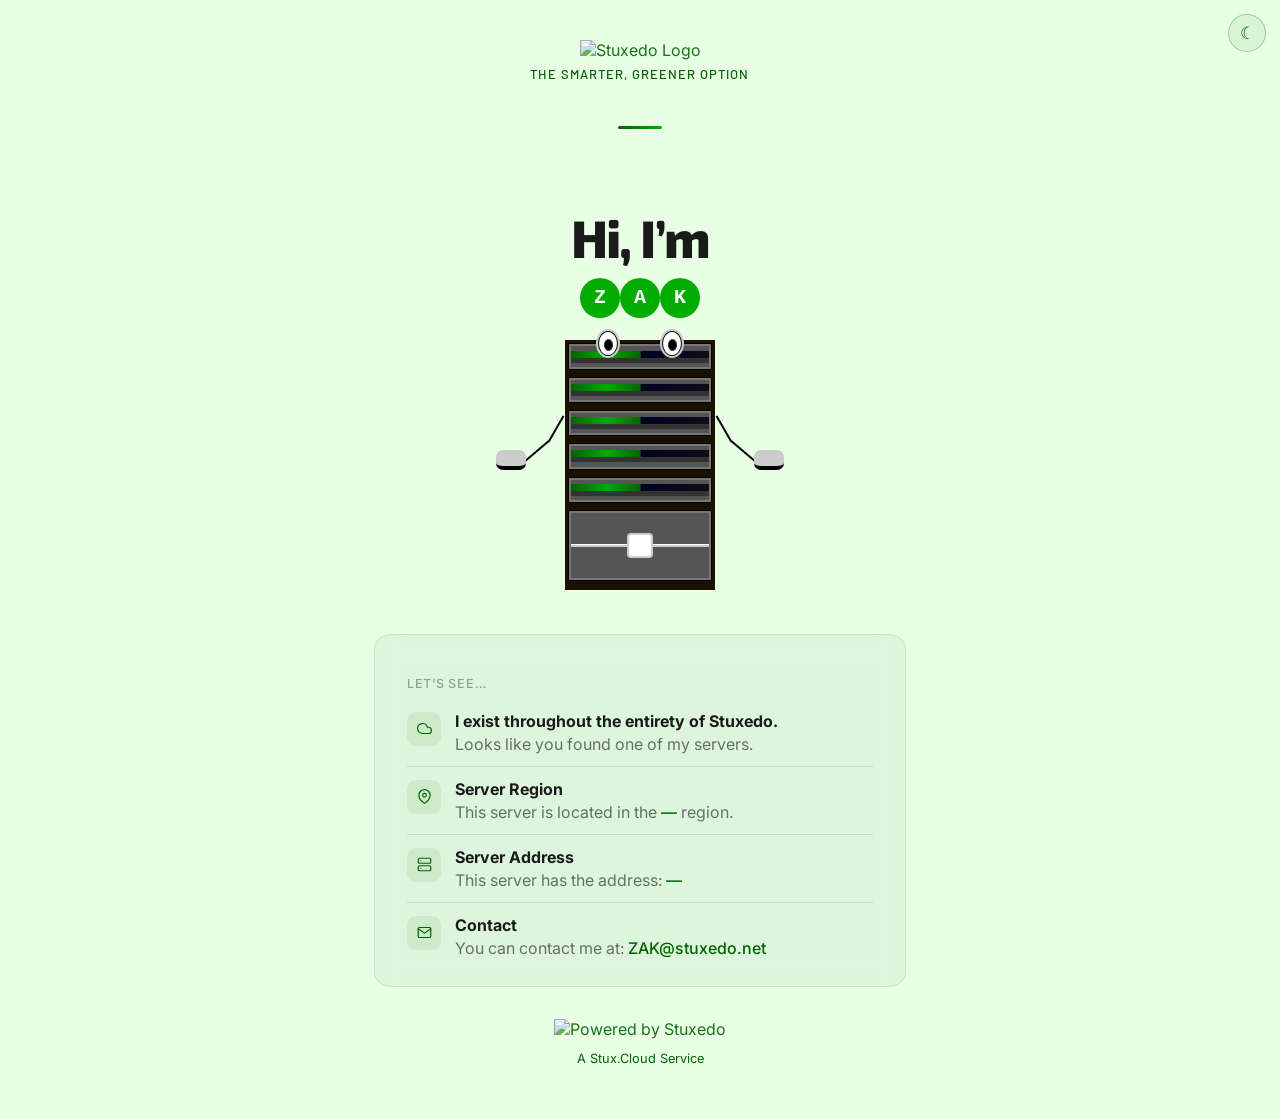
==== index.html @ e8768a21 "Release v1.0.4 See CHANGELOG.md for details." ====
<!DOCTYPE html>
<html lang="en">

<head>
    <meta charset="UTF-8">
    <meta name="viewport" content="width=device-width, initial-scale=1.0">
    <meta name="description" content="A Stuxedo Instance">
    <title>A Stuxedo Instance</title>
    <link rel="icon" type="image/png" href="https://global.media.stuxedo.com/icon.png">
    <link rel="preconnect" href="https://fonts.googleapis.com">
    <link rel="preconnect" href="https://fonts.gstatic.com" crossorigin>
    <link
        href="https://fonts.googleapis.com/css2?family=Exo+2:ital,wght@0,400;0,500;0,600;0,700;0,800;1,400&family=Barlow:ital,wght@0,300;0,400;0,500;0,600;1,300;1,400&family=Inter:wght@300;400;500&display=swap"
        rel="stylesheet">
    <style>
        * {
            box-sizing: border-box;
        }

        :root {
            --block-background: #555;
            --block-border: 1px solid #000;
            --block-shadow: 0 0 0 2px rgba(255, 255, 255, 0.2) inset;
            --block-light-background: linear-gradient(to right, #006400 0%, #00ac00 26%, #006400 50%, #010023 51%, #0d0e19 100%);
            --block-light-border: 5px solid;
        }

        body {
            background-color: #e8ffe6;
            font-family: 'Inter', sans-serif;
        }

        main {
            width: 100%;
            height: 100%;
            min-height: 450px;
            background: transparent;
            color: #333;
            display: flex;
            flex-direction: column;
            justify-content: center;
            align-items: center;
            position: relative;
            z-index: 1;
        }

        main .logo-wrap {
            display: inline-flex;
            flex-direction: column;
            align-items: flex-end;
            padding-bottom: 60px;
        }

        main #logo {
            display: flex;
            height: 80px;
        }

        main .sclogo-wrap {
            display: flex;
            align-items: center;
            gap: 6px;
        }

        main #bytext {
            color: var(--accent);
            font-weight: bold;
            font-size: 20px;
            margin-bottom: 14px;
            margin-left: 12px;
            text-transform: uppercase;
        }

        main #sclogo {
            height: 50px;
            padding-right: 10px;
        }

        main #wrap {
            width: 300px;
            height: 260px;
            display: flex;
            justify-content: center;
            align-items: flex-end;
            position: relative;
        }

        main #wrap .line {
            position: absolute;
            left: 0;
            top: 30%;
            width: 100%;
        }

        main #wrap .line.line-1 {
            animation: anim-line1 5s 0s ease forwards;
        }

        main #wrap .line.line-1 .ball {
            animation-delay: 0;
        }

        main #wrap .line.line-2 {
            animation: anim-line2 5s 1.2s ease forwards;
        }

        main #wrap .line.line-2 .ball {
            animation-delay: 1.2s;
        }

        main #wrap .line.line-3 {
            animation: anim-line3 5s 2.4s ease forwards;
        }

        main #wrap .line.line-3 .ball {
            animation-delay: 2.4s;
        }

        main #wrap .ball {
            height: 40px;
            width: 40px;
            border-radius: 50%;
            background: #000;
            color: #fff;
            text-align: center;
            line-height: 40px;
            font-size: 20px;
            font-weight: bold;
            font-family: 'Source Code Pro', monospace;
            z-index: 2;
            animation: anim-ball 5s ease forwards;
        }

        main #wrap .hand {
            position: absolute;
            top: 50%;
            width: 100%;
            transform-origin: 50% 0;
        }

        main #wrap .hand.hand-left {
            left: 6px;
            animation: anim-hand-left 5s 0s ease forwards;
        }

        main #wrap .hand .hand-part {
            height: 2px;
            width: 30px;
            background: #000;
            position: absolute;
        }

        main #wrap .hand .hand-part.part-bottom {
            top: -10px;
            left: 0;
            height: 20px;
            border-radius: 7px;
            background: #ccc;
            border-bottom: 4px solid #000;
        }

        main #wrap .hand .hand-part.part-middle {
            left: 26px;
            top: -10px;
            transform: rotate(-40deg);
        }

        main #wrap .hand .hand-part.part-top {
            left: 45px;
            top: -32px;
            transform: rotate(-60deg);
        }

        main #wrap .hand.hand-right {
            right: 6px;
            animation: anim-hand-left 5s 0.5s ease forwards;
        }

        main #wrap .hand.hand-right .part-bottom {
            left: auto;
            right: 0;
        }

        main #wrap .hand.hand-right .part-middle {
            left: auto;
            right: 26px;
            transform: rotate(40deg);
        }

        main #wrap .hand.hand-right .part-top {
            left: auto;
            right: 45px;
            transform: rotate(60deg);
        }

        main #server {
            width: 150px;
            height: 250px;
            display: flex;
            flex-direction: column;
            justify-content: space-between;
            border: 3px solid #1C1000;
            padding-bottom: 2%;
            background: #1C1000;
            position: relative;
        }

        main #server .eye {
            position: absolute;
            top: -12px;
            width: 20px;
            height: 25px;
            border: 1px solid #000;
            box-shadow: 0 0 0 2px #ccc;
            background: #fff;
            border-radius: 50%;
        }

        main #server .eye span {
            display: block;
            width: 50%;
            height: 50%;
            border: 1px solid;
            border-radius: 50%;
            background: #000;
            position: absolute;
            left: 0;
            top: 1px;
            animation: anim-eyes 8s ease forwards;
        }

        main #server .eye.eye-left {
            left: 30px;
            background-color: #fff !important;
        }

        main #server .eye.eye-right {
            right: 30px;
            background-color: #fff !important;
        }

        main #server .block {
            border: var(--block-border);
            height: 11%;
            display: flex;
            justify-content: center;
            align-items: center;
            box-shadow: var(--block-shadow);
            background: var(--block-background);
        }

        main #server .block .light {
            width: calc(100% - 4px);
            height: 12px;
            border-bottom: var(--block-light-border);
            background: var(--block-light-background);
        }

        main #server #bottom-block {
            height: 30%;
            border: var(--block-border);
            display: flex;
            justify-content: center;
            align-items: center;
            background: var(--block-background);
            box-shadow: var(--block-shadow);
            overflow: hidden;
            position: relative;
        }

        main #server #bottom-block #bottom-light {
            width: 2vw;
            height: 2vw;
            min-width: 14px;
            min-height: 14px;
            border-radius: 4px;
            background: #fff;
            border: 2px solid #ccc;
            box-shadow: var(--block-shadow);
            z-index: 2;
        }

        main #server #bottom-block .bottom-line {
            width: calc(100% - 4px);
            height: 3px;
            background: #fff;
            position: absolute;
            border-bottom: 2px solid #ccc;
        }

        main .text {
            padding: 10px;
            min-width: 320px;
            text-align: center;
        }

        main .text h1 {
            font-family: 'Stuxedo Tale', 'Exo 2', sans-serif;
            font-size: 16px;
            font-weight: 700;
            letter-spacing: -0.01em;
            margin: 14px 0;
        }

        #page-region,
        #page-address,
        #admin-email {
            color: var(--accent);
            font-weight: 500;
        }

        @keyframes anim-ball {
            20% {
                transform: rotate(180deg);
            }

            40% {
                transform: rotate(0deg);
            }

            60% {
                transform: rotate(180deg);
            }

            80% {
                transform: rotate(0deg);
            }

            100% {
                transform: rotate(-90deg);
            }
        }

        @keyframes anim-line1 {
            20% {
                transform: rotate(180deg);
            }

            40% {
                transform: rotate(0deg);
            }

            60% {
                transform: rotate(180deg);
            }

            80% {
                transform: rotate(0deg);
            }

            100% {
                transform: rotate(90deg) translateY(40px);
            }
        }

        @keyframes anim-line2 {
            20% {
                transform: rotate(180deg);
            }

            40% {
                transform: rotate(0deg);
            }

            60% {
                transform: rotate(180deg);
            }

            80% {
                transform: rotate(0deg);
            }

            100% {
                transform: rotate(90deg) translateY(0px);
            }
        }

        @keyframes anim-line3 {
            20% {
                transform: rotate(180deg);
            }

            40% {
                transform: rotate(0deg);
            }

            60% {
                transform: rotate(180deg);
            }

            80% {
                transform: rotate(0deg);
            }

            100% {
                transform: rotate(90deg) translateY(-40px);
            }
        }

        @keyframes anim-hand-left {
            10% {
                transform: rotate(3deg);
            }

            15% {
                transform: rotate(0deg);
            }

            25% {
                transform: rotate(3deg);
            }

            30% {
                transform: rotate(0deg);
            }

            40% {
                transform: rotate(3deg);
            }

            45% {
                transform: rotate(0deg);
            }

            50% {
                transform: rotate(3deg);
            }

            55% {
                transform: rotate(0deg);
            }

            65% {
                transform: rotate(3deg);
            }

            70% {
                transform: rotate(0deg);
            }

            80% {
                transform: rotate(3deg);
            }

            85% {
                transform: rotate(0deg);
            }

            95% {
                transform: rotate(3deg);
            }

            100% {
                transform: rotate(0deg);
            }
        }

        @keyframes anim-hand-right {
            10% {
                transform: rotate(-3deg);
            }

            15% {
                transform: rotate(0deg);
            }

            25% {
                transform: rotate(-3deg);
            }

            30% {
                transform: rotate(0deg);
            }

            40% {
                transform: rotate(-3deg);
            }

            45% {
                transform: rotate(0deg);
            }

            50% {
                transform: rotate(-3deg);
            }

            55% {
                transform: rotate(0deg);
            }

            65% {
                transform: rotate(-3deg);
            }

            70% {
                transform: rotate(0deg);
            }

            80% {
                transform: rotate(-3deg);
            }

            85% {
                transform: rotate(0deg);
            }

            100% {
                transform: rotate(0deg);
            }
        }

        @keyframes anim-eyes {
            25% {
                left: 10px;
            }

            50% {
                left: 0;
            }

            75% {
                top: 0;
                left: 10px;
            }

            100% {
                top: 7px;
                left: 5px;
            }
        }

        @media (prefers-color-scheme: dark) {
            body {
                background-color: #051e03;
            }

            body,
            main {
                color: #fff;
            }

            #page-region,
            #page-address,
            #admin-email {
                color: var(--accent);
                font-weight: 500;
            }

            main #wrap .ball {
                background: #fff;
                color: #000;
            }
        }

        /* ── CSS-only falling leaves (TinyMCE-safe, no JS/canvas) ── */
        .leaves {
            position: fixed;
            inset: 0;
            z-index: 0;
            pointer-events: none;
            overflow: hidden;
        }

        .lf {
            position: absolute;
            top: -30px;
            width: var(--sz, 14px);
            height: calc(var(--sz, 14px) * 1.4);
            animation-timing-function: linear;
            animation-iteration-count: infinite;
        }

        .lf::before {
            content: '';
            display: block;
            width: 100%;
            height: 100%;
            border-radius: 50% 0 50% 0;
            transform: rotate(45deg);
        }

        /* dark mode colours */
        .lf {
            opacity: var(--op-d, 0.12);
        }

        .lf::before {
            background: var(--cd, #00ac00);
        }

        /* light mode colours */
        @media (prefers-color-scheme: light) {
            .lf {
                opacity: var(--op-l, 0.18);
            }

            .lf::before {
                background: var(--cl, #006400);
            }
        }

        /* three sway variants */
        .lf-a {
            animation-name: lf-fall-a;
        }

        .lf-b {
            animation-name: lf-fall-b;
        }

        .lf-c {
            animation-name: lf-fall-c;
        }

        @keyframes lf-fall-a {
            0% {
                transform: translate(0, -30px) rotate(0deg);
            }

            20% {
                transform: translate(35px, 20vh) rotate(80deg);
            }

            40% {
                transform: translate(-15px, 40vh) rotate(155deg);
            }

            60% {
                transform: translate(28px, 60vh) rotate(230deg);
            }

            80% {
                transform: translate(-12px, 80vh) rotate(305deg);
            }

            100% {
                transform: translate(5px, 110vh) rotate(360deg);
            }
        }

        @keyframes lf-fall-b {
            0% {
                transform: translate(0, -30px) rotate(15deg);
            }

            20% {
                transform: translate(-28px, 20vh) rotate(88deg);
            }

            40% {
                transform: translate(22px, 40vh) rotate(163deg);
            }

            60% {
                transform: translate(-32px, 60vh) rotate(238deg);
            }

            80% {
                transform: translate(18px, 80vh) rotate(313deg);
            }

            100% {
                transform: translate(-8px, 110vh) rotate(390deg);
            }
        }

        @keyframes lf-fall-c {
            0% {
                transform: translate(0, -30px) rotate(-10deg);
            }

            20% {
                transform: translate(18px, 20vh) rotate(60deg);
            }

            40% {
                transform: translate(-38px, 40vh) rotate(130deg);
            }

            60% {
                transform: translate(14px, 60vh) rotate(205deg);
            }

            80% {
                transform: translate(-22px, 80vh) rotate(275deg);
            }

            100% {
                transform: translate(10px, 110vh) rotate(345deg);
            }
        }

        /* ── Light/dark toggle ── */
        #theme-toggle {
            position: fixed;
            top: 14px;
            right: 14px;
            z-index: 100;
            background: var(--accent-bg);
            border: 1px solid var(--accent-border-strong);
            border-radius: 50%;
            width: 38px;
            height: 38px;
            font-size: 17px;
            line-height: 38px;
            text-align: center;
            cursor: pointer;
            padding: 0;
            transition: background 0.2s, border-color 0.2s;
        }

        #theme-toggle:hover {
            background: var(--accent-hover);
        }

        /* Class-based overrides (set by JS) */
        body.theme-dark {
            background-color: #051e03 !important;
            color: #fff !important;
        }

        body.theme-dark main {
            background: transparent !important;
            color: #fff !important;
        }

        body.theme-dark main #wrap .ball {
            background: #fff;
            color: #000;
        }

        body.theme-light {
            background-color: #e8ffe6 !important;
            color: #333 !important;
        }

        body.theme-light main {
            background: transparent !important;
            color: #333 !important;
        }

        body.theme-light main #wrap .ball {
            background: #000;
            color: #fff;
        }


        /* ── CSS variables ── */
        :root {
            --bg: #051e03;
            --bg-card: rgba(255, 255, 255, 0.04);
            --border: rgba(255, 255, 255, 0.07);
            --accent: #00ac00;
            --accent-gradient: linear-gradient(90deg, #006400, #00ac00);
            --accent-dim: rgba(0, 172, 0, 0.13);
            --accent-bg: rgba(0, 172, 0, 0.12);
            --accent-bg-hover: rgba(0, 172, 0, 0.18);
            --accent-border-strong: rgba(0, 172, 0, 0.35);
            --accent-hover: rgba(0, 172, 0, 0.22);
            --accent-border-hover: rgba(0, 172, 0, 0.55);
            --text-1: #eef2ee;
            --text-2: rgba(238, 242, 238, 0.55);
            --text-3: rgba(238, 242, 238, 0.35);
        }

        body {
            background-color: #051e03;
            font-family: 'Inter', sans-serif;
        }

        @media (prefers-color-scheme: dark) {
            :root {
                --bg: #051e03;
                --bg-card: rgba(255, 255, 255, 0.04);
                --border: rgba(255, 255, 255, 0.07);
                --accent: #00ac00;
                --accent-gradient: linear-gradient(90deg, #006400, #00ac00);
                --accent-dim: rgba(0, 172, 0, 0.13);
                --accent-bg: rgba(0, 172, 0, 0.12);
                --accent-bg-hover: rgba(0, 172, 0, 0.18);
                --accent-border-strong: rgba(0, 172, 0, 0.35);
                --accent-hover: rgba(0, 172, 0, 0.22);
                --accent-border-hover: rgba(0, 172, 0, 0.55);
                --text-1: #eef2ee;
                --text-2: rgba(238, 242, 238, 0.55);
                --text-3: rgba(238, 242, 238, 0.35);
            }

            body {
                background-color: #051e03;
                color: #eef2ee;
            }
        }

        @media (prefers-color-scheme: light) {
            :root {
                --bg: #e8ffe6;
                --bg-card: rgba(0, 0, 0, 0.04);
                --border: rgba(0, 100, 0, 0.15);
                --accent: #006400;
                --accent-gradient: linear-gradient(90deg, #006400, #00ac00);
                --accent-dim: rgba(0, 100, 0, 0.08);
                --accent-bg: rgba(0, 100, 0, 0.07);
                --accent-bg-hover: rgba(0, 100, 0, 0.11);
                --accent-border-strong: rgba(0, 100, 0, 0.28);
                --accent-hover: rgba(0, 100, 0, 0.13);
                --accent-border-hover: rgba(0, 100, 0, 0.45);
                --text-1: #1a1a1a;
                --text-2: rgba(0, 0, 0, 0.55);
                --text-3: rgba(0, 0, 0, 0.35);
            }

            body {
                background-color: #e8ffe6;
                color: #1a1a1a;
            }
        }

        :root.theme-dark {
            --bg: #051e03;
            --bg-card: rgba(255, 255, 255, 0.04);
            --border: rgba(255, 255, 255, 0.07);
            --accent: #00ac00;
            --accent-gradient: linear-gradient(90deg, #006400, #00ac00);
            --accent-dim: rgba(0, 172, 0, 0.13);
            --accent-bg: rgba(0, 172, 0, 0.12);
            --accent-bg-hover: rgba(0, 172, 0, 0.18);
            --accent-border-strong: rgba(0, 172, 0, 0.35);
            --accent-hover: rgba(0, 172, 0, 0.22);
            --accent-border-hover: rgba(0, 172, 0, 0.55);
            --text-1: #eef2ee;
            --text-2: rgba(238, 242, 238, 0.55);
            --text-3: rgba(238, 242, 238, 0.35);
        }

        :root.theme-light {
            --bg: #e8ffe6;
            --bg-card: rgba(0, 0, 0, 0.04);
            --border: rgba(0, 100, 0, 0.15);
            --accent: #006400;
            --accent-gradient: linear-gradient(90deg, #006400, #00ac00);
            --accent-dim: rgba(0, 100, 0, 0.08);
            --accent-bg: rgba(0, 100, 0, 0.07);
            --accent-bg-hover: rgba(0, 100, 0, 0.11);
            --accent-border-strong: rgba(0, 100, 0, 0.28);
            --accent-hover: rgba(0, 100, 0, 0.13);
            --accent-border-hover: rgba(0, 100, 0, 0.45);
            --text-1: #1a1a1a;
            --text-2: rgba(0, 0, 0, 0.55);
            --text-3: rgba(0, 0, 0, 0.35);
        }

        :root.theme-dark body {
            background-color: #051e03 !important;
            color: #eef2ee !important;
        }

        :root.theme-light body {
            background-color: #e8ffe6 !important;
            color: #1a1a1a !important;
        }

        /* ── Layout ── */
        .wrapper {
            position: relative;
            z-index: 1;
            display: flex;
            flex-direction: column;
            align-items: center;
            text-align: center;
            padding: 2rem 1.5rem;
            max-width: 580px;
            width: 100%;
        }

        .logo {
            margin-bottom: 2.75rem;
        }

        .tagline {
            font-family: 'StuxGroup Tale', 'Barlow', sans-serif;
            font-size: 13px;
            font-weight: 500;
            color: var(--accent);
            letter-spacing: 0.08em;
            text-transform: uppercase;
            margin: 6px 0 0;
        }

        .accent-bar {
            width: 44px;
            height: 3px;
            border-radius: 2px;
            background: var(--accent-gradient);
            margin: 0 auto 2.75rem;
        }

        h1 {
            font-family: 'Stuxedo Tale', 'Exo 2', sans-serif;
            font-size: clamp(2.1rem, 5.5vw, 3.3rem);
            font-weight: 800;
            line-height: 1.1;
            letter-spacing: -0.03em;
            color: var(--text-1);
            margin-bottom: 2rem;
        }

        h1 em {
            font-style: normal;
            color: var(--accent);
        }

        .sub {
            font-family: 'StuxGroup Tale', 'Barlow', sans-serif;
            font-size: clamp(0.95rem, 2.5vw, 1.05rem);
            font-weight: 300;
            color: var(--text-2);
            line-height: 1.7;
            text-align: center;
        }

        /* ── Card ── */
        .card {
            background: var(--bg-card);
            border: 1px solid var(--accent-bg-hover);
            border-radius: 16px;
            padding: 32px 36px;
            max-width: 560px;
            width: 100%;
            margin-bottom: 4rem;
            backdrop-filter: blur(12px);
            -webkit-backdrop-filter: blur(12px);
        }

        .card {
            padding: 1.75rem 2rem;
            margin-bottom: 2rem;
        }

        .card-label {
            font-family: 'Inter', sans-serif;
            font-size: 0.78rem;
            font-weight: 500;
            color: var(--text-3);
            letter-spacing: 0.06em;
            text-transform: uppercase;
            text-align: left;
            margin-bottom: 1.25rem;
        }

        .info-row {
            display: flex;
            align-items: flex-start;
            gap: 14px;
            text-align: left;
        }

        .info-text {
            display: flex;
            flex-direction: column;
            gap: 3px;
            flex: 1;
        }

        .info-text strong { color: var(--text-1); }
        .info-text span { color: var(--text-2); }

        .divider {
            width: 100%;
            height: 1px;
            background: var(--border);
            margin: 12px 0;
        }

        .info-icon {
            width: 34px;
            height: 34px;
            border-radius: 9px;
            background: var(--accent-dim);
            display: flex;
            align-items: center;
            justify-content: center;
            flex-shrink: 0;
            margin-top: 1px;
        }

        .info-icon::before {
            content: '';
            display: block;
            width: 15px;
            height: 15px;
            background-repeat: no-repeat;
            background-size: contain;
            background-position: center;
        }

        .icon-cloud::before {
            content: '';
            display: block;
            width: 15px;
            height: 15px;
            background-image: url("data:image/svg+xml,%3Csvg%20xmlns='http://www.w3.org/2000/svg'%20viewBox='0%200%2024%2024'%20fill='none'%20stroke='%2300ac00'%20stroke-width='1.9'%20stroke-linecap='round'%20stroke-linejoin='round'%3E%3Cpath%20d='M18%2010h-1.26A8%208%200%201%200%209%2020h9a5%205%200%200%200%200-10z'/%3E%3C/svg%3E");
            background-repeat: no-repeat;
            background-size: contain;
            background-position: center;
        }

        .icon-location::before {
            content: '';
            display: block;
            width: 15px;
            height: 15px;
            background-image: url("data:image/svg+xml,%3Csvg%20xmlns='http://www.w3.org/2000/svg'%20viewBox='0%200%2024%2024'%20fill='none'%20stroke='%2300ac00'%20stroke-width='1.9'%20stroke-linecap='round'%20stroke-linejoin='round'%3E%3Cpath%20d='M21%2010c0%207-9%2013-9%2013s-9-6-9-13a9%209%200%200%201%2018%200z'/%3E%3Ccircle%20cx='12'%20cy='10'%20r='3'/%3E%3C/svg%3E");
            background-repeat: no-repeat;
            background-size: contain;
            background-position: center;
        }

        .icon-server2::before {
            content: '';
            display: block;
            width: 15px;
            height: 15px;
            background-image: url("data:image/svg+xml,%3Csvg%20xmlns='http://www.w3.org/2000/svg'%20viewBox='0%200%2024%2024'%20fill='none'%20stroke='%2300ac00'%20stroke-width='1.9'%20stroke-linecap='round'%20stroke-linejoin='round'%3E%3Crect%20x='2'%20y='2'%20width='20'%20height='8'%20rx='2'/%3E%3Crect%20x='2'%20y='14'%20width='20'%20height='8'%20rx='2'/%3E%3Cline%20x1='6'%20y1='6'%20x2='6.01'%20y2='6'/%3E%3Cline%20x1='6'%20y1='18'%20x2='6.01'%20y2='18'/%3E%3C/svg%3E");
            background-repeat: no-repeat;
            background-size: contain;
            background-position: center;
        }

        .icon-mail::before {
            content: '';
            display: block;
            width: 15px;
            height: 15px;
            background-image: url("data:image/svg+xml,%3Csvg%20xmlns='http://www.w3.org/2000/svg'%20viewBox='0%200%2024%2024'%20fill='none'%20stroke='%2300ac00'%20stroke-width='1.9'%20stroke-linecap='round'%20stroke-linejoin='round'%3E%3Cpath%20d='M4%204h16c1.1%200%202%20.9%202%202v12c0%201.1-.9%202-2%202H4c-1.1%200-2-.9-2-2V6c0-1.1.9-2%202-2z'/%3E%3Cpolyline%20points='22,6%2012,13%202,6'/%3E%3C/svg%3E");
            background-repeat: no-repeat;
            background-size: contain;
            background-position: center;
        }

        @media (prefers-color-scheme: light) {
            .icon-cloud::before {
                content: '';
                display: block;
                width: 15px;
                height: 15px;
                background-image: url("data:image/svg+xml,%3Csvg%20xmlns='http://www.w3.org/2000/svg'%20viewBox='0%200%2024%2024'%20fill='none'%20stroke='%23006400'%20stroke-width='1.9'%20stroke-linecap='round'%20stroke-linejoin='round'%3E%3Cpath%20d='M18%2010h-1.26A8%208%200%201%200%209%2020h9a5%205%200%200%200%200-10z'/%3E%3C/svg%3E");
                background-repeat: no-repeat;
                background-size: contain;
                background-position: center;
            }

            .icon-location::before {
                content: '';
                display: block;
                width: 15px;
                height: 15px;
                background-image: url("data:image/svg+xml,%3Csvg%20xmlns='http://www.w3.org/2000/svg'%20viewBox='0%200%2024%2024'%20fill='none'%20stroke='%23006400'%20stroke-width='1.9'%20stroke-linecap='round'%20stroke-linejoin='round'%3E%3Cpath%20d='M21%2010c0%207-9%2013-9%2013s-9-6-9-13a9%209%200%200%201%2018%200z'/%3E%3Ccircle%20cx='12'%20cy='10'%20r='3'/%3E%3C/svg%3E");
                background-repeat: no-repeat;
                background-size: contain;
                background-position: center;
            }

            .icon-server2::before {
                content: '';
                display: block;
                width: 15px;
                height: 15px;
                background-image: url("data:image/svg+xml,%3Csvg%20xmlns='http://www.w3.org/2000/svg'%20viewBox='0%200%2024%2024'%20fill='none'%20stroke='%23006400'%20stroke-width='1.9'%20stroke-linecap='round'%20stroke-linejoin='round'%3E%3Crect%20x='2'%20y='2'%20width='20'%20height='8'%20rx='2'/%3E%3Crect%20x='2'%20y='14'%20width='20'%20height='8'%20rx='2'/%3E%3Cline%20x1='6'%20y1='6'%20x2='6.01'%20y2='6'/%3E%3Cline%20x1='6'%20y1='18'%20x2='6.01'%20y2='18'/%3E%3C/svg%3E");
                background-repeat: no-repeat;
                background-size: contain;
                background-position: center;
            }

            .icon-mail::before {
                content: '';
                display: block;
                width: 15px;
                height: 15px;
                background-image: url("data:image/svg+xml,%3Csvg%20xmlns='http://www.w3.org/2000/svg'%20viewBox='0%200%2024%2024'%20fill='none'%20stroke='%23006400'%20stroke-width='1.9'%20stroke-linecap='round'%20stroke-linejoin='round'%3E%3Cpath%20d='M4%204h16c1.1%200%202%20.9%202%202v12c0%201.1-.9%202-2%202H4c-1.1%200-2-.9-2-2V6c0-1.1.9-2%202-2z'/%3E%3Cpolyline%20points='22,6%2012,13%202,6'/%3E%3C/svg%3E");
                background-repeat: no-repeat;
                background-size: contain;
                background-position: center;
            }
        }

        :root.theme-light .icon-cloud::before {
            background-image: url("data:image/svg+xml,%3Csvg%20xmlns='http://www.w3.org/2000/svg'%20viewBox='0%200%2024%2024'%20fill='none'%20stroke='%23006400'%20stroke-width='1.9'%20stroke-linecap='round'%20stroke-linejoin='round'%3E%3Cpath%20d='M18%2010h-1.26A8%208%200%201%200%209%2020h9a5%205%200%200%200%200-10z'/%3E%3C/svg%3E");
        }

        :root.theme-light .icon-location::before {
            background-image: url("data:image/svg+xml,%3Csvg%20xmlns='http://www.w3.org/2000/svg'%20viewBox='0%200%2024%2024'%20fill='none'%20stroke='%23006400'%20stroke-width='1.9'%20stroke-linecap='round'%20stroke-linejoin='round'%3E%3Cpath%20d='M21%2010c0%207-9%2013-9%2013s-9-6-9-13a9%209%200%200%201%2018%200z'/%3E%3Ccircle%20cx='12'%20cy='10'%20r='3'/%3E%3C/svg%3E");
        }

        :root.theme-light .icon-server2::before {
            background-image: url("data:image/svg+xml,%3Csvg%20xmlns='http://www.w3.org/2000/svg'%20viewBox='0%200%2024%2024'%20fill='none'%20stroke='%23006400'%20stroke-width='1.9'%20stroke-linecap='round'%20stroke-linejoin='round'%3E%3Crect%20x='2'%20y='2'%20width='20'%20height='8'%20rx='2'/%3E%3Crect%20x='2'%20y='14'%20width='20'%20height='8'%20rx='2'/%3E%3Cline%20x1='6'%20y1='6'%20x2='6.01'%20y2='6'/%3E%3Cline%20x1='6'%20y1='18'%20x2='6.01'%20y2='18'/%3E%3C/svg%3E");
        }

        :root.theme-light .icon-mail::before {
            background-image: url("data:image/svg+xml,%3Csvg%20xmlns='http://www.w3.org/2000/svg'%20viewBox='0%200%2024%2024'%20fill='none'%20stroke='%23006400'%20stroke-width='1.9'%20stroke-linecap='round'%20stroke-linejoin='round'%3E%3Cpath%20d='M4%204h16c1.1%200%202%20.9%202%202v12c0%201.1-.9%202-2%202H4c-1.1%200-2-.9-2-2V6c0-1.1.9-2%202-2z'/%3E%3Cpolyline%20points='22,6%2012,13%202,6'/%3E%3C/svg%3E");
        }

        /* ── Badge ── */


        /* ── ZAK spacing ── */
        #wrap {
            margin: 2rem auto 2.75rem;
        }

        /* ── Ball — always green ── */
        main #wrap .ball {
            background: #00ac00 !important;
            color: #fff !important;
        }

        /* ── Dynamic value styling ── */
        #page-region,
        #page-address,
        #admin-email {
            color: var(--accent);
            font-weight: 500;
        }

        /* ── Site logo ── */
        .site-logo,
        img.poweredby-badge {
            max-height: 100px;
            height: auto;
            width: auto;
        }

        img.poweredby-badge {
            max-height: 80px;
        }

        @media (max-width: 570px) {

            .site-logo,
            img.poweredby-badge {
                width: 100%;
                max-height: none;
            }
        }

        /* ── Toggle ── */

        #theme-toggle {
            color: var(--accent);
        }

        /* ── Links ── */
        a,
        a:visited {
            color: var(--accent) !important;
            text-decoration: none !important;
        }

        a:hover,
        a:focus {
            color: var(--accent) !important;
            opacity: 0.8;
            text-decoration: none !important;
        }

        /* ── Image hover effects ── */
        .logo a {
            opacity: 0.9;
            transition: opacity 0.2s, transform 0.2s;
            display: inline-block;
        }

        .logo a:hover {
            opacity: 1;
            transform: scale(1.04);
        }

        .badge-wrap a {
            opacity: 0.9;
            display: inline-block;
            transition: opacity 0.2s, transform 0.2s;
        }

        .badge-wrap a:hover {
            opacity: 1 !important;
            transform: scale(1.04);
        }

        :root.theme-light .lf { opacity: var(--op-l, 0.18); }
        :root.theme-light .lf::before { background: var(--cl, #006400); }
        :root.theme-dark .lf { opacity: var(--op-d, 0.12); }
        :root.theme-dark .lf::before { background: var(--cd, #00ac00); }
    </style>
</head>

<body>
    <button id="theme-toggle" title="Toggle light/dark mode" aria-label="Toggle light/dark mode">&#9788;</button>

    <div class="leaves" contenteditable="false" data-mce-bogus="1">
        <span class="lf lf-a"
            style="left:42%;animation-duration:10.2s;animation-delay:-0.7s;--sz:10px;--op-d:0.09;--op-l:0.2;--cd:#007800;--cl:#00ac00">&#8203;</span>
        <span class="lf lf-b"
            style="left:8%;animation-duration:8.7s;animation-delay:-1.3s;--sz:11px;--op-d:0.13;--op-l:0.13;--cd:#00ac00;--cl:#00ac00">&#8203;</span>
        <span class="lf lf-c"
            style="left:55%;animation-duration:11.5s;animation-delay:-13.2s;--sz:13px;--op-d:0.16;--op-l:0.2;--cd:#00ac00;--cl:#00ac00">&#8203;</span>
        <span class="lf lf-a"
            style="left:75%;animation-duration:14.8s;animation-delay:-8.4s;--sz:10px;--op-d:0.15;--op-l:0.14;--cd:#00c800;--cl:#007a00">&#8203;</span>
        <span class="lf lf-b"
            style="left:70%;animation-duration:9.5s;animation-delay:-12.4s;--sz:20px;--op-d:0.1;--op-l:0.2;--cd:#00b400;--cl:#007a00">&#8203;</span>
        <span class="lf lf-c"
            style="left:48%;animation-duration:12.7s;animation-delay:-12.6s;--sz:19px;--op-d:0.09;--op-l:0.15;--cd:#00b400;--cl:#00ac00">&#8203;</span>
        <span class="lf lf-a"
            style="left:55%;animation-duration:10.7s;animation-delay:-3.1s;--sz:17px;--op-d:0.12;--op-l:0.15;--cd:#009900;--cl:#005c00">&#8203;</span>
        <span class="lf lf-b"
            style="left:32%;animation-duration:9.4s;animation-delay:-12.9s;--sz:17px;--op-d:0.19;--op-l:0.22;--cd:#007800;--cl:#00ac00">&#8203;</span>
        <span class="lf lf-c"
            style="left:10%;animation-duration:10.3s;animation-delay:-12.3s;--sz:22px;--op-d:0.12;--op-l:0.25;--cd:#00c800;--cl:#006400">&#8203;</span>
        <span class="lf lf-a"
            style="left:86%;animation-duration:11.5s;animation-delay:-12.9s;--sz:22px;--op-d:0.19;--op-l:0.16;--cd:#00b400;--cl:#009000">&#8203;</span>
        <span class="lf lf-b"
            style="left:77%;animation-duration:13.4s;animation-delay:-7.0s;--sz:11px;--op-d:0.18;--op-l:0.25;--cd:#00c800;--cl:#005c00">&#8203;</span>
        <span class="lf lf-c"
            style="left:86%;animation-duration:12.8s;animation-delay:-13.1s;--sz:14px;--op-d:0.16;--op-l:0.26;--cd:#00c800;--cl:#009000">&#8203;</span>
        <span class="lf lf-a"
            style="left:92%;animation-duration:12.3s;animation-delay:-8.6s;--sz:10px;--op-d:0.19;--op-l:0.17;--cd:#006400;--cl:#006400">&#8203;</span>
        <span class="lf lf-b"
            style="left:64%;animation-duration:13.1s;animation-delay:-13.2s;--sz:12px;--op-d:0.17;--op-l:0.18;--cd:#00c800;--cl:#006400">&#8203;</span>
        <span class="lf lf-c"
            style="left:22%;animation-duration:11.4s;animation-delay:-7.7s;--sz:12px;--op-d:0.18;--op-l:0.24;--cd:#007800;--cl:#005c00">&#8203;</span>
        <span class="lf lf-a"
            style="left:54%;animation-duration:12.5s;animation-delay:-0.2s;--sz:16px;--op-d:0.19;--op-l:0.14;--cd:#009900;--cl:#007a00">&#8203;</span>
        <span class="lf lf-b"
            style="left:30%;animation-duration:7.1s;animation-delay:-4.8s;--sz:19px;--op-d:0.1;--op-l:0.16;--cd:#009900;--cl:#004d00">&#8203;</span>
        <span class="lf lf-c"
            style="left:69%;animation-duration:11.5s;animation-delay:-8.8s;--sz:12px;--op-d:0.16;--op-l:0.19;--cd:#006400;--cl:#005c00">&#8203;</span>
        <span class="lf lf-a"
            style="left:87%;animation-duration:10.7s;animation-delay:-3.6s;--sz:22px;--op-d:0.19;--op-l:0.22;--cd:#006400;--cl:#004d00">&#8203;</span>
        <span class="lf lf-b"
            style="left:51%;animation-duration:7.8s;animation-delay:-8.4s;--sz:20px;--op-d:0.13;--op-l:0.15;--cd:#009900;--cl:#004d00">&#8203;</span>
        <span class="lf lf-c"
            style="left:21%;animation-duration:11.8s;animation-delay:-12.5s;--sz:11px;--op-d:0.08;--op-l:0.14;--cd:#00ac00;--cl:#009000">&#8203;</span>
        <span class="lf lf-a"
            style="left:79%;animation-duration:14.0s;animation-delay:-13.6s;--sz:19px;--op-d:0.13;--op-l:0.21;--cd:#007800;--cl:#00ac00">&#8203;</span>
        <span class="lf lf-b"
            style="left:47%;animation-duration:7.9s;animation-delay:-7.4s;--sz:17px;--op-d:0.2;--op-l:0.19;--cd:#00c800;--cl:#009000">&#8203;</span>
        <span class="lf lf-c"
            style="left:11%;animation-duration:13.0s;animation-delay:-12.0s;--sz:21px;--op-d:0.11;--op-l:0.24;--cd:#009900;--cl:#00ac00">&#8203;</span>
        <span class="lf lf-a"
            style="left:3%;animation-duration:14.6s;animation-delay:-11.1s;--sz:15px;--op-d:0.1;--op-l:0.2;--cd:#00ac00;--cl:#00ac00">&#8203;</span>
        <span class="lf lf-b"
            style="left:39%;animation-duration:13.9s;animation-delay:-0.3s;--sz:21px;--op-d:0.18;--op-l:0.19;--cd:#009900;--cl:#009000">&#8203;</span>
        <span class="lf lf-c"
            style="left:29%;animation-duration:13.2s;animation-delay:-6.5s;--sz:15px;--op-d:0.16;--op-l:0.21;--cd:#009900;--cl:#007a00">&#8203;</span>
        <span class="lf lf-a"
            style="left:52%;animation-duration:8.8s;animation-delay:-3.6s;--sz:18px;--op-d:0.14;--op-l:0.22;--cd:#00ac00;--cl:#009000">&#8203;</span>
        <span class="lf lf-b"
            style="left:61%;animation-duration:12.5s;animation-delay:-10.4s;--sz:15px;--op-d:0.13;--op-l:0.25;--cd:#007800;--cl:#009000">&#8203;</span>
        <span class="lf lf-c"
            style="left:11%;animation-duration:8.8s;animation-delay:-10.9s;--sz:13px;--op-d:0.12;--op-l:0.19;--cd:#006400;--cl:#006400">&#8203;</span>
    </div>

    <main>
        <div class="wrapper">

            <div class="logo a2">
                <a href="https://stuxedo.com" target="_blank" rel="noopener" title="Stuxedo">
                    <img class="site-logo" src="https://global.media.stuxedo.com/logo.png" alt="Stuxedo Logo"
                        title="Stuxedo Logo">
                </a>
                <p class="tagline">The Smarter, Greener Option</p>
            </div>

            <div class="accent-bar a3"></div>

            <h1 class="a4">Hi, I&#8217;m</h1>

            <div id="wrap">
                <div class="hand hand-left">
                    <span class='hand-part part-top'></span>
                    <span class='hand-part part-middle'></span>
                    <span class='hand-part part-bottom'></span>
                </div>
                <div class="hand hand-right">
                    <span class='hand-part part-top'></span>
                    <span class='hand-part part-middle'></span>
                    <span class='hand-part part-bottom'></span>
                </div>
                <div class='line line-1'>
                    <div class="ball">Z</div>
                </div>
                <div class='line line-2'>
                    <div class="ball">A</div>
                </div>
                <div class='line line-3'>
                    <div class="ball">K</div>
                </div>
                <div id="server">
                    <div class="eye eye-left"><span></span></div>
                    <div class="eye eye-right"><span></span></div>
                    <div class="block">
                        <div class="light"></div>
                    </div>
                    <div class="block">
                        <div class="light"></div>
                    </div>
                    <div class="block">
                        <div class="light"></div>
                    </div>
                    <div class="block">
                        <div class="light"></div>
                    </div>
                    <div class="block">
                        <div class="light"></div>
                    </div>
                    <div id="bottom-block">
                        <div class="bottom-line"></div>
                        <div id="bottom-light"></div>
                    </div>
                </div>
            </div>

            <div class="card a5">
                <p class="card-label">Let&#8217;s see&hellip;</p>
                <div class="info-row">
                    <div class="info-icon icon-cloud" contenteditable="false"></div>
                    <div class="info-text">
                        <strong>I
                            exist throughout the entirety of Stuxedo.</strong>
                        <span>Looks
                            like you found one of my servers.</span>
                    </div>
                </div>
                <div class="divider"></div>
                <div class="info-row">
                    <div class="info-icon icon-location" contenteditable="false"></div>
                    <div class="info-text">
                        <strong>Server
                            Region</strong>
                        <span>This
                            server is located in the <span id="page-region">&mdash;</span> region.</span>
                    </div>
                </div>
                <div class="divider"></div>
                <div class="info-row">
                    <div class="info-icon icon-server2" contenteditable="false"></div>
                    <div class="info-text">
                        <strong>Server
                            Address</strong>
                        <span>This
                            server has the address: <span id="page-address">&mdash;</span></span>
                    </div>
                </div>
                <div class="divider"></div>
                <div class="info-row">
                    <div class="info-icon icon-mail" contenteditable="false"></div>
                    <div class="info-text">
                        <strong>Contact</strong>
                        <span>You
                            can contact me at: <a href="mailto:ZAK@stuxedo.net"
                                id="admin-email">ZAK@stuxedo.net</a></span>
                    </div>
                </div>
            </div>

            <div class="badge-wrap a6">
                <a href="https://go.stuxedo.com/powered-by" target="_blank" rel="noopener" title="Powered by Stuxedo">
                    <img class="poweredby-badge" src="https://global.media.stuxedo.com/badges/rectangle-badge.png" alt="Powered by Stuxedo"
                        title="Powered by Stuxedo">
                </a>
            </div>

            <p style="font-size:0.8rem;color:var(--text-3);margin-top:0.75rem;">
                <a href="https://services.stux.cloud" target="_blank" rel="noopener" style="color:inherit;text-decoration:underline;">A Stux.Cloud Service</a>
            </p>

        </div>
    </main>

    <script>
        (function () {
            var root = document.documentElement;
            var btn = document.getElementById('theme-toggle');
            var prefersDark = window.matchMedia('(prefers-color-scheme: dark)').matches;
            var stored = localStorage.getItem('stuxedo-theme');
            var isDark = stored ? stored === 'dark' : prefersDark;

            function apply(dark) {
                root.classList.toggle('theme-dark', dark);
                root.classList.toggle('theme-light', !dark);
                btn.textContent = dark ? '☀' : '☾';
                btn.title = dark ? 'Switch to light mode' : 'Switch to dark mode';
            }

            apply(isDark);

            btn.addEventListener('click', function () {
                isDark = !isDark;
                localStorage.setItem('stuxedo-theme', isDark ? 'dark' : 'light');
                apply(isDark);
            });
        })();
    </script>
    <script>
        (function () {
            if (parent === window) return;

            var regionEl  = document.getElementById('page-region');
            var addressEl = document.getElementById('page-address');
            var emailEl   = document.getElementById('admin-email');
            if (!regionEl || !addressEl || !emailEl) return;

            try {
                var hostname = new URL(document.referrer).hostname;
                if (!hostname) return;

                var parts  = hostname.split('.');
                var region = parts[parts.length - 3];
                if (region) {
                    regionEl.textContent = region.toUpperCase();
                }

                addressEl.textContent = hostname;

                var adminEmail = region
                    ? 'ZAK@' + region + '.stuxedo.net'
                    : 'ZAK@stuxedo.net';
                emailEl.textContent = adminEmail;
                emailEl.href = 'mailto:' + adminEmail;
            } catch (e) {
                /* referrer not a valid URL — leave placeholder text */
            }
        })();
    </script>
</body>

</html>
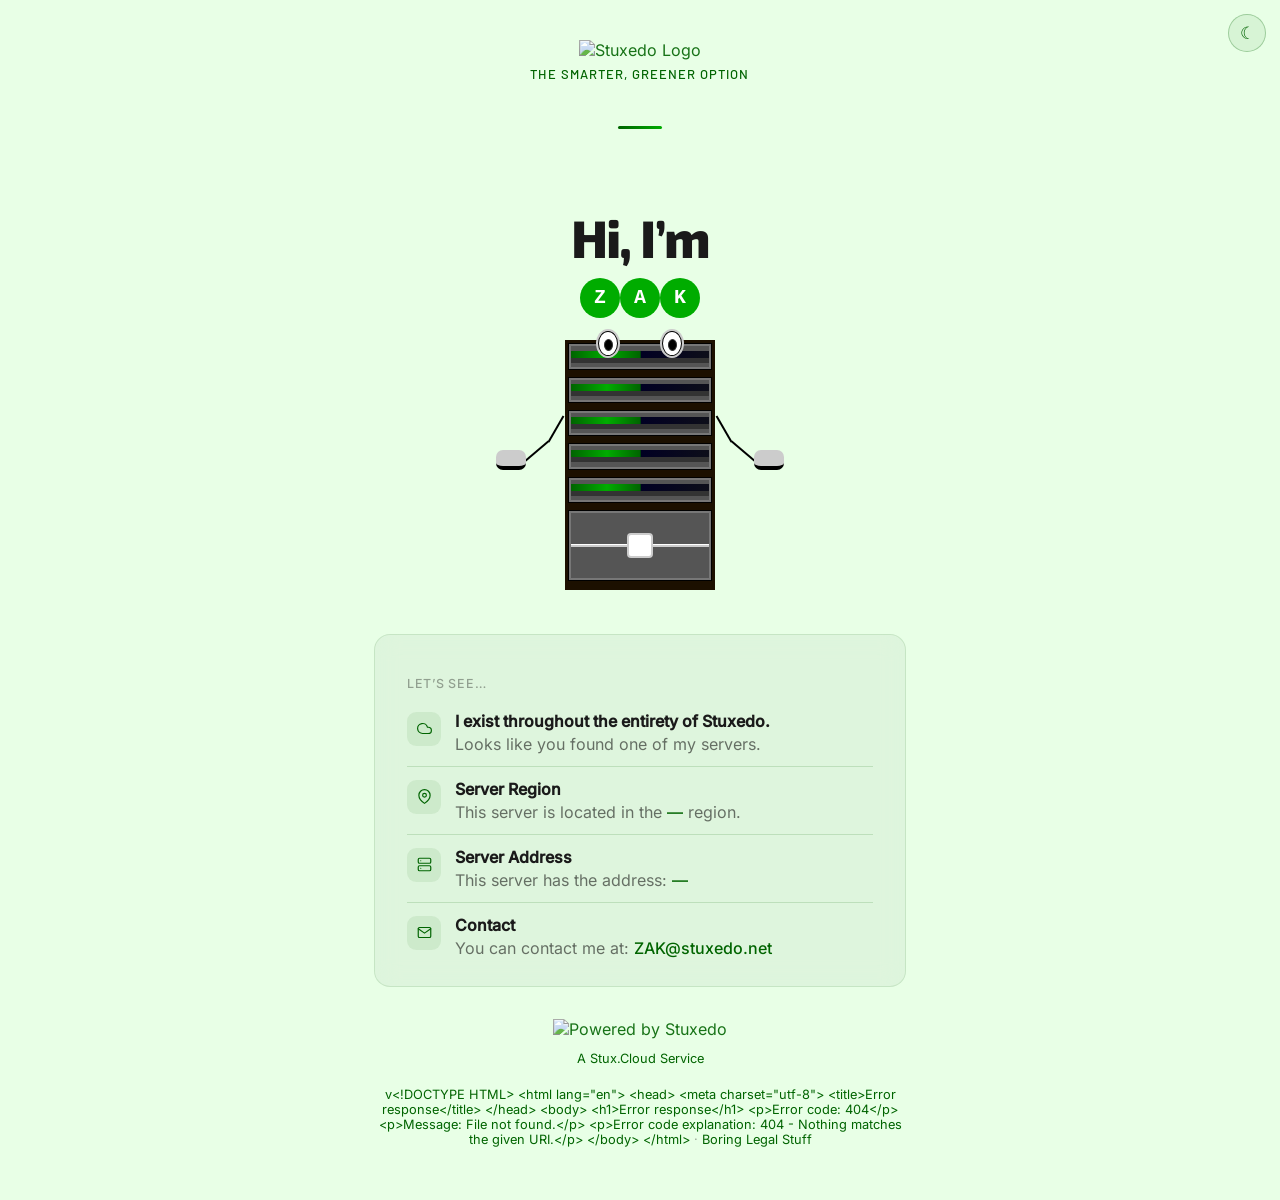
==== commit 20b9b7d0: "Release v1.1.0 See CHANGELOG.md for details." ====
--- a/index.html
+++ b/index.html
@@ -7,11 +7,7 @@
     <meta name="description" content="A Stuxedo Instance">
     <title>A Stuxedo Instance</title>
     <link rel="icon" type="image/png" href="https://global.media.stuxedo.com/icon.png">
-    <link rel="preconnect" href="https://fonts.googleapis.com">
-    <link rel="preconnect" href="https://fonts.gstatic.com" crossorigin>
-    <link
-        href="https://fonts.googleapis.com/css2?family=Exo+2:ital,wght@0,400;0,500;0,600;0,700;0,800;1,400&family=Barlow:ital,wght@0,300;0,400;0,500;0,600;1,300;1,400&family=Inter:wght@300;400;500&display=swap"
-        rel="stylesheet">
+    <link rel="stylesheet" href="assets/fonts/fonts.css">
     <style>
         * {
             box-sizing: border-box;
@@ -1373,6 +1369,12 @@
                 <a href="https://services.stux.cloud" target="_blank" rel="noopener" style="color:inherit;text-decoration:underline;">A Stux.Cloud Service</a>
             </p>
 
+            <p style="font-size:0.8rem;color:var(--text-3);margin-top:0.5rem;">
+                <a href="changelog" id="version-link" style="color:inherit;text-decoration:underline;">Changelog</a>
+                &middot;
+                <a href="legal" style="color:inherit;text-decoration:underline;">Boring Legal Stuff</a>
+            </p>
+
         </div>
     </main>
 
@@ -1431,6 +1433,23 @@
             }
         })();
     </script>
+    <script>
+        if (window.parent !== window) {
+            var parentOrigin = document.referrer ? new URL(document.referrer).origin : "*";
+            window.parent.postMessage(
+                { type: "page-title", title: document.title },
+                parentOrigin
+            );
+        }
+    </script>
+    <script>
+        fetch('VERSION.md')
+            .then(function (r) { return r.text(); })
+            .then(function (v) {
+                document.getElementById('version-link').textContent = 'v' + v.trim();
+            })
+            .catch(function () {});
+    </script>
 </body>
 
 </html>
--- a/assets/fonts/fonts.css
+++ b/assets/fonts/fonts.css
@@ -0,0 +1,17 @@
+@font-face { font-family: 'Barlow'; font-style: normal; font-weight: 300; font-display: swap; src: url('barlow-300.woff2') format('woff2'); }
+@font-face { font-family: 'Barlow'; font-style: normal; font-weight: 400; font-display: swap; src: url('barlow-400.woff2') format('woff2'); }
+@font-face { font-family: 'Barlow'; font-style: normal; font-weight: 500; font-display: swap; src: url('barlow-500.woff2') format('woff2'); }
+@font-face { font-family: 'Barlow'; font-style: normal; font-weight: 600; font-display: swap; src: url('barlow-600.woff2') format('woff2'); }
+@font-face { font-family: 'Barlow'; font-style: italic; font-weight: 300; font-display: swap; src: url('barlow-300italic.woff2') format('woff2'); }
+@font-face { font-family: 'Barlow'; font-style: italic; font-weight: 400; font-display: swap; src: url('barlow-400italic.woff2') format('woff2'); }
+
+@font-face { font-family: 'Exo 2'; font-style: normal; font-weight: 400; font-display: swap; src: url('exo2-400.woff2') format('woff2'); }
+@font-face { font-family: 'Exo 2'; font-style: normal; font-weight: 500; font-display: swap; src: url('exo2-400.woff2') format('woff2'); }
+@font-face { font-family: 'Exo 2'; font-style: normal; font-weight: 600; font-display: swap; src: url('exo2-400.woff2') format('woff2'); }
+@font-face { font-family: 'Exo 2'; font-style: normal; font-weight: 700; font-display: swap; src: url('exo2-400.woff2') format('woff2'); }
+@font-face { font-family: 'Exo 2'; font-style: normal; font-weight: 800; font-display: swap; src: url('exo2-400.woff2') format('woff2'); }
+@font-face { font-family: 'Exo 2'; font-style: italic; font-weight: 400; font-display: swap; src: url('exo2-400italic.woff2') format('woff2'); }
+
+@font-face { font-family: 'Inter'; font-style: normal; font-weight: 300; font-display: swap; src: url('inter-var.woff2') format('woff2'); }
+@font-face { font-family: 'Inter'; font-style: normal; font-weight: 400; font-display: swap; src: url('inter-var.woff2') format('woff2'); }
+@font-face { font-family: 'Inter'; font-style: normal; font-weight: 500; font-display: swap; src: url('inter-var.woff2') format('woff2'); }
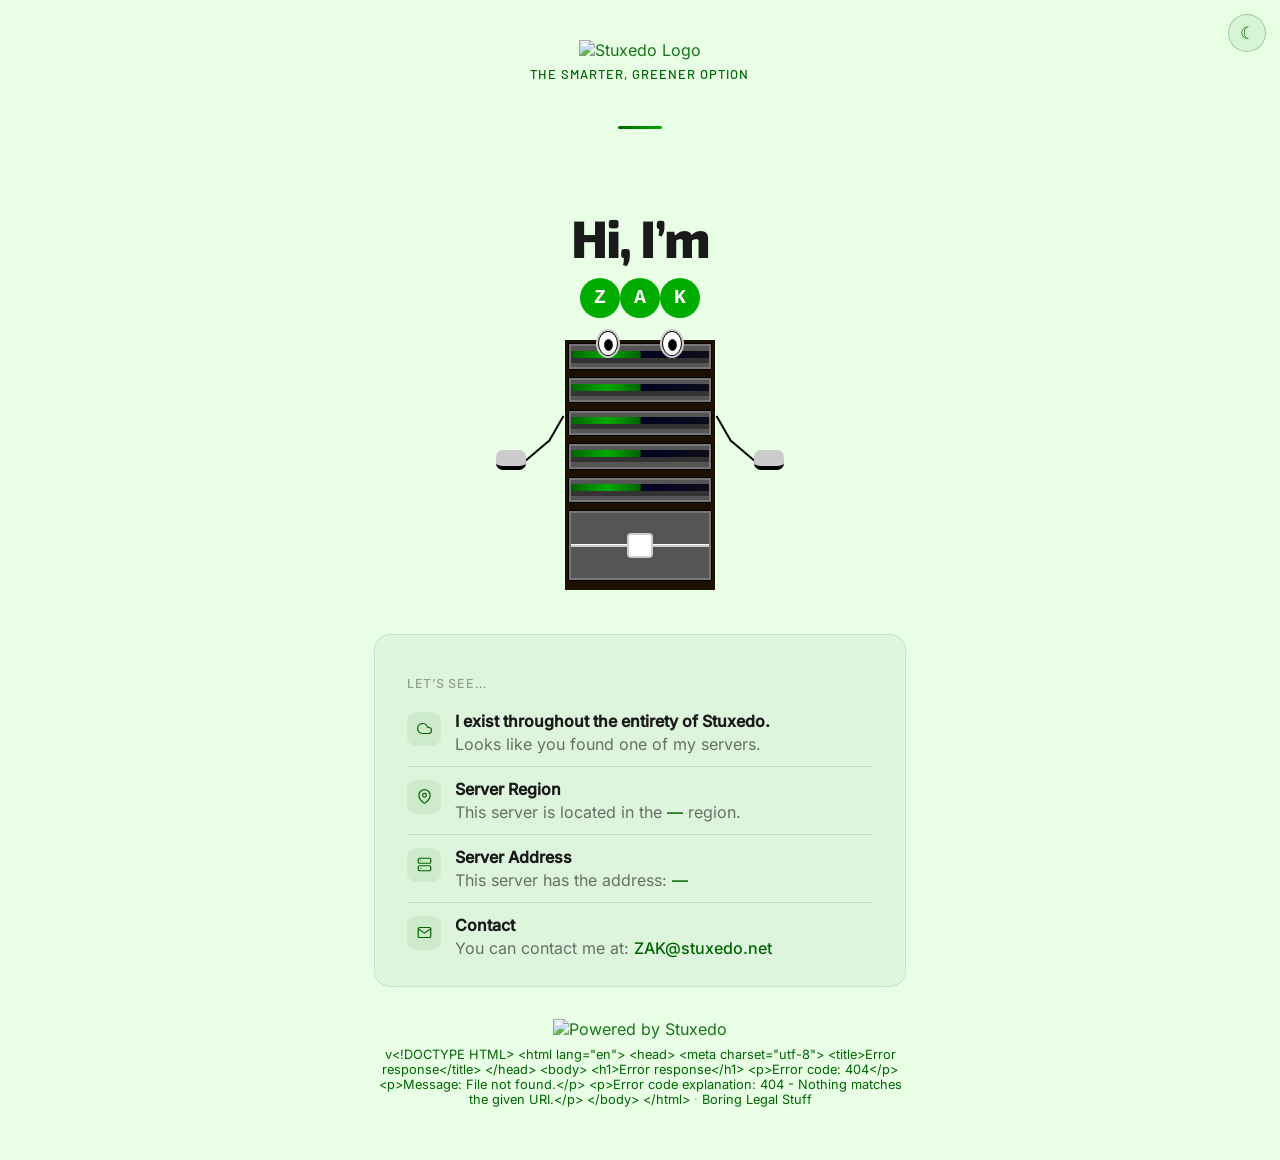
==== commit e5f0b97c: "Release v1.1.1 See CHANGELOG.md for details." ====
--- a/index.html
+++ b/index.html
@@ -1365,10 +1365,6 @@
                 </a>
             </div>
 
-            <p style="font-size:0.8rem;color:var(--text-3);margin-top:0.75rem;">
-                <a href="https://services.stux.cloud" target="_blank" rel="noopener" style="color:inherit;text-decoration:underline;">A Stux.Cloud Service</a>
-            </p>
-
             <p style="font-size:0.8rem;color:var(--text-3);margin-top:0.5rem;">
                 <a href="changelog" id="version-link" style="color:inherit;text-decoration:underline;">Changelog</a>
                 &middot;
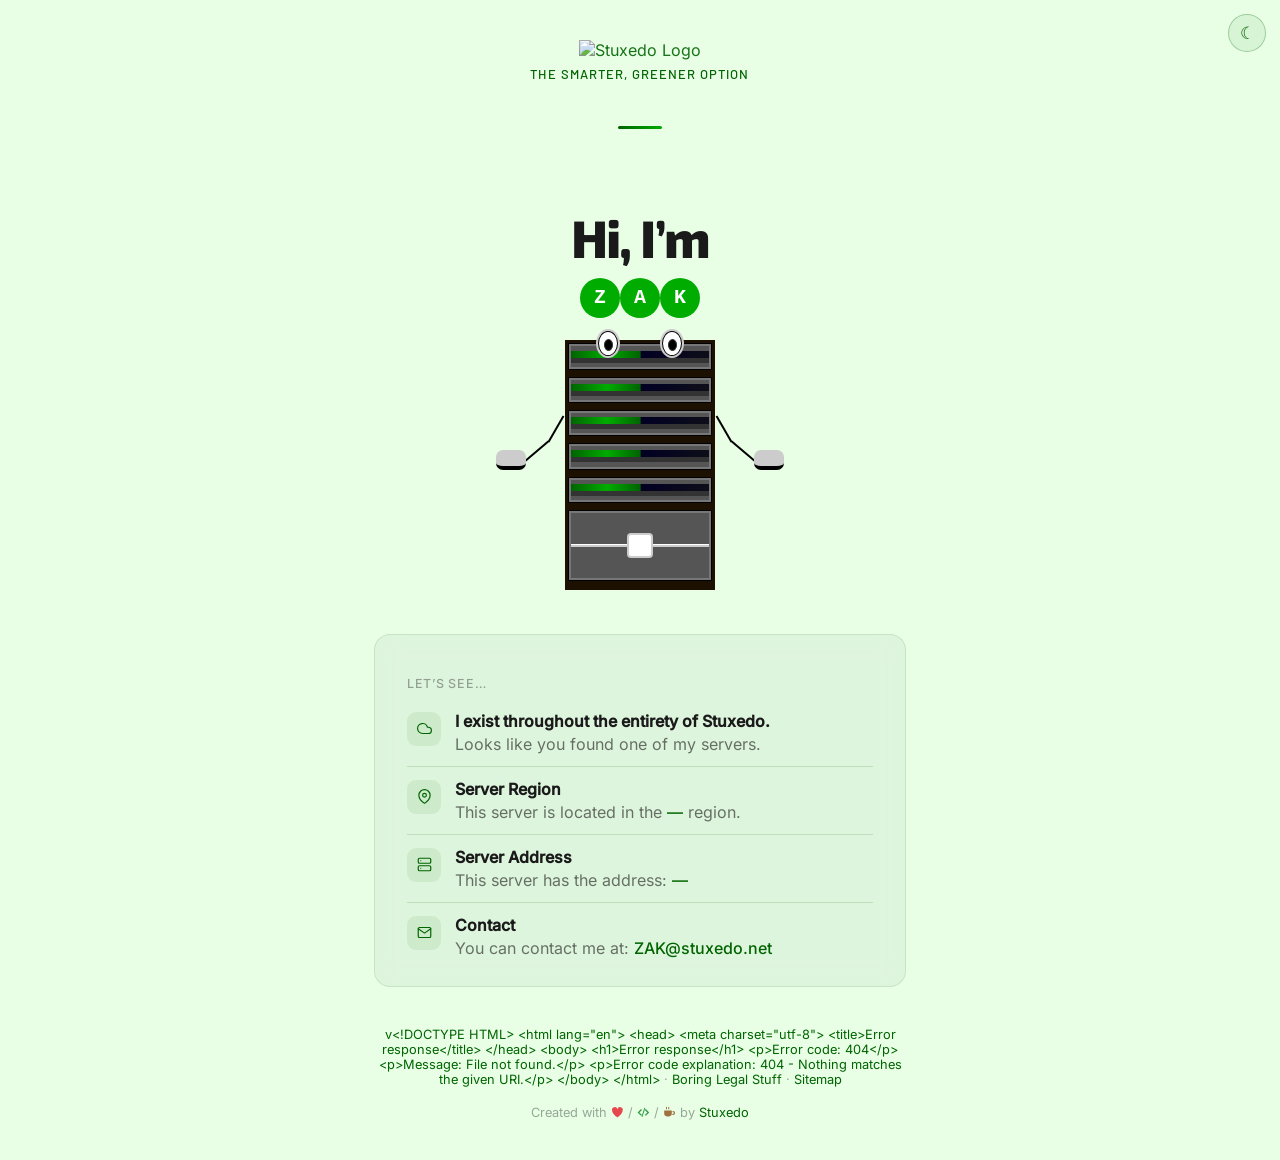
==== commit b7de1ecd: "Release v1.2.0 See CHANGELOG.md for details." ====
--- a/index.html
+++ b/index.html
@@ -1187,6 +1187,8 @@
         :root.theme-dark .lf { opacity: var(--op-d, 0.12); }
         :root.theme-dark .lf::before { background: var(--cd, #00ac00); }
     </style>
+    <link rel="stylesheet" href="/assets/site-banner.css">
+    <link rel="stylesheet" href="/assets/site-brand.css">
 </head>
 
 <body>
@@ -1358,18 +1360,14 @@
                 </div>
             </div>
 
-            <div class="badge-wrap a6">
-                <a href="https://go.stuxedo.com/powered-by" target="_blank" rel="noopener" title="Powered by Stuxedo">
-                    <img class="poweredby-badge" src="https://global.media.stuxedo.com/badges/rectangle-badge.png" alt="Powered by Stuxedo"
-                        title="Powered by Stuxedo">
-                </a>
-            </div>
-
             <p style="font-size:0.8rem;color:var(--text-3);margin-top:0.5rem;">
                 <a href="changelog" id="version-link" style="color:inherit;text-decoration:underline;">Changelog</a>
                 &middot;
                 <a href="legal" style="color:inherit;text-decoration:underline;">Boring Legal Stuff</a>
+                &middot;
+                <a href="sitemap/" style="color:inherit;text-decoration:underline;">Sitemap</a>
             </p>
+            <p class="created-with stx-created">Created with <svg class="cw-love" viewBox="0 0 16 16" aria-hidden="true" focusable="false"><title>Love</title><path d="M8 14.3S1.4 10.2 1.4 5.7A3.4 3.4 0 0 1 8 4a3.4 3.4 0 0 1 6.6 1.7c0 4.5-6.6 8.6-6.6 8.6z"/></svg> / <svg class="cw-code" viewBox="0 0 16 16" aria-hidden="true" focusable="false"><title>Code</title><path d="M5 3.7 6.2 4.9 3.1 8l3.1 3.1L5 12.3.7 8zM11 3.7 15.3 8 11 12.3l-1.2-1.2L12.9 8 9.8 4.9zM9.2 2.2l1.2.4-3.6 11.2-1.2-.4z"/></svg> / <svg class="cw-coffee" viewBox="0 0 16 16" aria-hidden="true" focusable="false"><title>Coffee</title><path d="M1.5 5.5h9.5v4a3.5 3.5 0 0 1-3.5 3.5h-2.5A3.5 3.5 0 0 1 1.5 9.5zM12 6.3h.7a2.4 2.4 0 0 1 0 4.8h-1.3c.3-.4.5-.9.6-1.4h.7a1 1 0 0 0 0-2H12zM3.8 1.4H5v2.8H3.8zM6.6 1.4h1.2v2.8H6.6z"/></svg><span class="cw-sr"> love, code and coffee</span> by <a href="https://stuxedo.com" target="_blank" rel="noopener">Stuxedo</a></p>
 
         </div>
     </main>
@@ -1446,6 +1444,9 @@
             })
             .catch(function () {});
     </script>
+    <script src="/assets/dev-mode.js"></script>
+    <script src="/assets/site-banners.js"></script>
+    <script src="/assets/site-banner.js"></script>
 </body>
 
 </html>
--- a/assets/site-banner.css
+++ b/assets/site-banner.css
@@ -0,0 +1,194 @@
+/*
+ * Site banner - one component, four variants (site, soon, dev, maintenance)
+ *
+ * Self-contained: copy this file (and site-banner.js) into any project. Muted and
+ * readable, and it never covers or cuts off the page.
+ *
+ * Markup (stack order when several apply: maintenance, soon, dev, site):
+ *
+ *   <html class="has-site-banner">            (only while a banner is shown)
+ *   <body>
+ *     <div class="site-banners" data-site-banners>
+ *       <div class="site-banner site-banner--dev" role="note">
+ *         <span class="site-banner-label">Dev mode</span>
+ *         <span class="site-banner-text">Local preview. Run <code>dev-server.sh --no-dev-mode</code>…</span>
+ *       </div>
+ *     </div>
+ *     …the page…
+ *
+ * Position: sticky at the top of the document by default. If the page scrolls something
+ * other than the document (e.g. html{overflow:hidden} + body{overflow:auto}), add
+ * .site-banners--fixed to the wrapper and .site-banner-fixed to <html>: the banners are
+ * fixed to the top and <body> is padded by their height instead.
+ *
+ * --banner-h on :root is the banners' height (0px without a banner). site-banner.js keeps
+ * it exact with a ResizeObserver, including when the text wraps on phones; the value
+ * below is a one-line estimate for no-JS. Offset anything fixed or sticky at the top by
+ * it: top: calc(<gap> + var(--banner-h, 0px)), and full-height layouts by
+ * min-height: calc(100dvh - var(--banner-h, 0px)). Fixed background layers don't need it.
+ *
+ * Theme hooks - map these to the project's own tokens (defaults in brackets):
+ *   --banner-page-bg   the page background        [var(--bg), #0d1117]
+ *   --banner-text      the normal body text       [var(--text), #e6edf3]
+ *   --banner-site      the site's own accent      [var(--brand), #3ba7ff] (dark theme)
+ *   --banner-site-light  its light-theme accent   [#0a5fb4]
+ *   --banner-site-glyph  the site notice's pattern tile, a 48px SVG data URI used as a
+ *                      mask (e.g. the project's icon as a silhouette) [a small sparkle]
+ * Light theme is picked up from :root.theme-light, :root[data-theme="light"], or the
+ * system preference unless :root.theme-dark / [data-theme="dark"] overrides it.
+ */
+
+:root {
+    --banner-h: 0px;
+}
+
+:root.has-site-banner {
+    --banner-h: 38px;
+    scroll-padding-top: var(--banner-h);
+}
+
+.site-banners {
+    position: sticky;
+    top: 0;
+    z-index: 900; /* above page content, below modals (1000+) */
+}
+
+.site-banners--fixed {
+    position: fixed;
+    left: 0;
+    right: 0;
+}
+
+/* Fixed mode: <html class="has-site-banner site-banner-fixed"> pads <body> instead. */
+:root.has-site-banner.site-banner-fixed body {
+    padding-top: var(--banner-h);
+    scroll-padding-top: var(--banner-h);
+}
+
+.site-banner {
+    /* Dark-theme accents (the default) */
+    --banner-accent: var(--banner-site, var(--brand, #3ba7ff));
+    --banner-ink: var(--banner-accent);
+    position: relative;
+    display: flex;
+    flex-wrap: wrap;
+    align-items: center;
+    justify-content: center;
+    gap: 6px 10px;
+    padding: 8px 16px;
+    /* The page background tinted with the accent; the fallback is the plain page background. */
+    --banner-tint: color-mix(in srgb, var(--banner-accent) 12%, var(--banner-page-bg, var(--bg, #0d1117)));
+    background: var(--banner-page-bg, var(--bg, #0d1117));
+    background: var(--banner-tint);
+    border-bottom: 1px solid var(--banner-accent);
+    border-bottom-color: color-mix(in srgb, var(--banner-accent) 35%, transparent);
+    color: var(--banner-text, var(--text, #e6edf3));
+    font: 500 13.5px/1.4 system-ui, -apple-system, "Segoe UI", Roboto, sans-serif;
+    text-align: center;
+}
+
+/* ── Icon pattern ──
+ * Each variant tiles a small glyph across the banner in its accent at low opacity. The glyph
+ * is a mask over an accent-coloured layer, so one SVG works in both themes. Pure decoration.
+ * Override --banner-glyph (or --banner-site-glyph for the site variant) with your own
+ * 48px tile to use another glyph. */
+.site-banner {
+    --banner-glyph: var(--banner-site-glyph, url("data:image/svg+xml,%3Csvg xmlns='http://www.w3.org/2000/svg' width='48' height='48' viewBox='0 0 48 48'%3E%3Cg transform='translate%285 5%29 scale%281.25%29 rotate%28-10 6 6%29'%3E%3Cpath d='M6 0.2a1.6 1.6 0 1 1 0 3.2A1.6 1.6 0 1 1 6 0.2zM3.9 4.6h3.3v5.3h1.1v1.9H3.7V9.9h1.2V6.5h-1z'/%3E%3C/g%3E%3Cg transform='translate%2829 29%29 scale%281.25%29 rotate%2810 6 6%29'%3E%3Cpath d='M6 0.2a1.6 1.6 0 1 1 0 3.2A1.6 1.6 0 1 1 6 0.2zM3.9 4.6h3.3v5.3h1.1v1.9H3.7V9.9h1.2V6.5h-1z'/%3E%3C/g%3E%3C/svg%3E"));
+}
+.site-banner--dev         { --banner-glyph: url("data:image/svg+xml,%3Csvg xmlns='http://www.w3.org/2000/svg' width='48' height='48' viewBox='0 0 48 48'%3E%3Cg transform='translate%285 5%29 scale%281.25%29 rotate%28-10 6 6%29'%3E%3Cpath d='M3.7 2.3 4.9 3.5 2.4 6l2.5 2.5-1.2 1.2L0 6zM8.3 2.3 12 6 8.3 9.7 7.1 8.5 9.6 6 7.1 3.5zM6.7 1.6l1.1.4-2.5 8.4-1.1-.4z'/%3E%3C/g%3E%3Cg transform='translate%2829 29%29 scale%281.25%29 rotate%2810 6 6%29'%3E%3Cpath d='M3.7 2.3 4.9 3.5 2.4 6l2.5 2.5-1.2 1.2L0 6zM8.3 2.3 12 6 8.3 9.7 7.1 8.5 9.6 6 7.1 3.5zM6.7 1.6l1.1.4-2.5 8.4-1.1-.4z'/%3E%3C/g%3E%3C/svg%3E"); }
+.site-banner--soon        { --banner-glyph: url("data:image/svg+xml,%3Csvg xmlns='http://www.w3.org/2000/svg' width='48' height='48' viewBox='0 0 48 48'%3E%3Cg transform='translate%285 5%29 scale%281.25%29 rotate%2835 6 6%29'%3E%3Cpath fill-rule='evenodd' d='M6 0c2.9 1.9 3.6 5.2 2.6 8.3H3.4C2.4 5.2 3.1 1.9 6 0zM6 2.9a1.25 1.25 0 1 0 0 2.5A1.25 1.25 0 1 0 6 2.9z'/%3E%3Cpath d='M3.2 5.4 1 9.6h2.9zM8.8 5.4 11 9.6H8.1zM4.5 9h3L6 12z'/%3E%3C/g%3E%3Cg transform='translate%2829 29%29 scale%281.25%29 rotate%2855 6 6%29'%3E%3Cpath fill-rule='evenodd' d='M6 0c2.9 1.9 3.6 5.2 2.6 8.3H3.4C2.4 5.2 3.1 1.9 6 0zM6 2.9a1.25 1.25 0 1 0 0 2.5A1.25 1.25 0 1 0 6 2.9z'/%3E%3Cpath d='M3.2 5.4 1 9.6h2.9zM8.8 5.4 11 9.6H8.1zM4.5 9h3L6 12z'/%3E%3C/g%3E%3C/svg%3E"); }
+.site-banner--maintenance { --banner-glyph: url("data:image/svg+xml,%3Csvg xmlns='http://www.w3.org/2000/svg' width='48' height='48' viewBox='0 0 48 48'%3E%3Cg transform='translate%285 5%29 scale%281.25%29 rotate%28-10 6 6%29'%3E%3Cg transform='rotate%2845 6 6%29'%3E%3Cpath fill-rule='evenodd' d='M6 0a2.9 2.9 0 1 1 0 5.8A2.9 2.9 0 1 1 6 0zM5.05 -0.5h1.9v2.9h-1.9z'/%3E%3Crect x='4.9' y='4.6' width='2.2' height='7.4' rx='1.1'/%3E%3C/g%3E%3C/g%3E%3Cg transform='translate%2829 29%29 scale%281.25%29 rotate%2810 6 6%29'%3E%3Cg transform='rotate%2845 6 6%29'%3E%3Cpath fill-rule='evenodd' d='M6 0a2.9 2.9 0 1 1 0 5.8A2.9 2.9 0 1 1 6 0zM5.05 -0.5h1.9v2.9h-1.9z'/%3E%3Crect x='4.9' y='4.6' width='2.2' height='7.4' rx='1.1'/%3E%3C/g%3E%3C/g%3E%3C/svg%3E"); }
+
+.site-banner::before {
+    content: "";
+    position: absolute;
+    inset: 0;
+    z-index: 0;
+    background: var(--banner-accent);
+    opacity: 0.12;
+    /* The glyph grid, faded out behind the centred text so the words sit on the plain tint. */
+    -webkit-mask: var(--banner-glyph) 0 50% / 48px 48px repeat,
+        radial-gradient(ellipse 34% 140% at 50% 50%, transparent 45%, #000 100%);
+    -webkit-mask-composite: source-in;
+    mask: var(--banner-glyph) 0 50% / 48px 48px repeat,
+        radial-gradient(ellipse 34% 140% at 50% 50%, transparent 45%, #000 100%);
+    mask-composite: intersect;
+    pointer-events: none;
+}
+
+.site-banner > * {
+    position: relative;
+    z-index: 1;
+}
+
+.site-banner--soon        { --banner-accent: #b98cff; }
+.site-banner--dev         { --banner-accent: #d29922; }
+.site-banner--maintenance { --banner-accent: #f0883e; }
+
+/* Light theme: darker accents, and chip text darker still so it keeps >= 4.5:1. */
+:root.theme-light .site-banner,
+:root[data-theme="light"] .site-banner {
+    --banner-accent: var(--banner-site-light, #0a5fb4);
+    --banner-ink: color-mix(in srgb, var(--banner-accent) 75%, #000);
+}
+:root.theme-light .site-banner--soon,
+:root[data-theme="light"] .site-banner--soon        { --banner-accent: #7b3fc4; }
+:root.theme-light .site-banner--dev,
+:root[data-theme="light"] .site-banner--dev         { --banner-accent: #8a5a00; }
+:root.theme-light .site-banner--maintenance,
+:root[data-theme="light"] .site-banner--maintenance { --banner-accent: #b3470f; }
+
+@media (prefers-color-scheme: light) {
+    :root:not(.theme-dark):not([data-theme="dark"]) .site-banner {
+        --banner-accent: var(--banner-site-light, #0a5fb4);
+        --banner-ink: color-mix(in srgb, var(--banner-accent) 75%, #000);
+    }
+    :root:not(.theme-dark):not([data-theme="dark"]) .site-banner--soon        { --banner-accent: #7b3fc4; }
+    :root:not(.theme-dark):not([data-theme="dark"]) .site-banner--dev         { --banner-accent: #8a5a00; }
+    :root:not(.theme-dark):not([data-theme="dark"]) .site-banner--maintenance { --banner-accent: #b3470f; }
+}
+
+.site-banner-label {
+    flex: none;
+    font-size: 11px;
+    font-weight: 700;
+    line-height: 1;
+    letter-spacing: 0.06em;
+    text-transform: uppercase;
+    color: var(--banner-ink);
+    /* Opaque (over the banner tint), so the icon pattern never shows through the chip. */
+    background: color-mix(in srgb, var(--banner-accent) 18%, var(--banner-tint));
+    border: 1px solid var(--banner-accent);
+    border-radius: 4px;
+    padding: 4px 6px;
+}
+
+.site-banner-text {
+    min-width: 0;
+}
+
+.site-banner code {
+    font: 12px/1.3 ui-monospace, SFMono-Regular, Menlo, Consolas, monospace;
+    background: color-mix(in srgb, var(--banner-accent) 10%, transparent);
+    border-radius: 4px;
+    padding: 1px 5px;
+    overflow-wrap: anywhere;
+}
+
+.site-banner a {
+    color: inherit;
+    text-decoration: underline;
+    text-underline-offset: 2px;
+}
+
+.site-banner a::after {
+    display: none; /* opt out of any animated link underline the site adds */
+}
+
+@media (prefers-reduced-motion: reduce) {
+    .site-banner,
+    .site-banner * {
+        transition: none;
+        animation: none;
+    }
+}
--- a/assets/site-brand.css
+++ b/assets/site-brand.css
@@ -0,0 +1,145 @@
+/*
+ * Stuxedo Instancepage: maps assets/site-banner.css onto this site's colours, and styles the footer's
+ * brand line ("logo | service") and "Created with love / code / coffee" line. The logos,
+ * badges and service text stay muted until hovered or focused.
+ */
+.site-banners {
+    --banner-page-bg: var(--bg);
+    --banner-text: var(--text-1);
+    --banner-site: #4cd94c;
+    --banner-site-light: #0b6b0b;
+}
+
+/* Fixed mode pads <body> by the banner's height; keep that inside full-height layouts. */
+:root.has-site-banner.site-banner-fixed body {
+    box-sizing: border-box;
+}
+
+:root.has-site-banner #theme-toggle {
+    top: calc(14px + var(--banner-h, 0px));
+}
+
+/* The page fills the window; with a banner it fills what's left below it. */
+:root.has-site-banner:not(.site-banner-fixed) body {
+    min-height: calc(100vh - var(--banner-h, 0px));
+}
+
+/* "Created with …" under the "Changelog · Boring Legal Stuff" line, in the same muted style. */
+.created-with.stx-created {
+    font-size: 0.8rem;
+    color: var(--text-3);
+    margin: 0.35rem 0 0;
+}
+
+.brand-strip {
+    display: flex;
+    flex-wrap: wrap;
+    align-items: center;
+    justify-content: center;
+    gap: 6px 10px;
+    margin: 0 0 6px;
+}
+
+.brand-strip a {
+    text-decoration: none;
+}
+
+.brand-strip-mark {
+    display: block;
+    height: 28px;
+    width: auto;
+}
+
+/* Logos and badges: grey and dimmed until their link is hovered or focused. Every state uses the
+   same filter functions so the change animates smoothly; going to `filter: none` makes the browser
+   drop the image's layer at the end of the transition, which shows as a glitchy snap. */
+.brand-strip-mark,
+.brand-muted-mark {
+    filter: grayscale(1) brightness(1);
+    opacity: 0.7;
+    transition: filter 0.2s ease, opacity 0.2s ease;
+    will-change: filter, opacity;
+    backface-visibility: hidden;
+    transform: translateZ(0);
+}
+
+.brand-muted-mark.poweredby-badge,
+img.brand-muted-mark {
+    height: 28px;
+    width: auto;
+}
+
+:root.theme-light .brand-strip-mark,
+:root.theme-light .brand-muted-mark,
+:root[data-theme="light"] .brand-strip-mark,
+:root[data-theme="light"] .brand-muted-mark {
+    filter: grayscale(1) brightness(0.6);
+}
+
+@media (prefers-color-scheme: light) {
+    :root:not(.theme-dark):not([data-theme="dark"]) .brand-strip-mark,
+    :root:not(.theme-dark):not([data-theme="dark"]) .brand-muted-mark {
+        filter: grayscale(1) brightness(0.6);
+    }
+}
+
+:root a:hover > .brand-strip-mark,
+:root a:focus-visible > .brand-strip-mark,
+:root a:hover > .brand-muted-mark,
+:root a:focus-visible > .brand-muted-mark {
+    filter: grayscale(0) brightness(1);
+    opacity: 1;
+}
+
+.brand-strip-text {
+    color: inherit;
+    transition: color 0.2s;
+}
+
+.brand-strip-text:hover,
+.brand-strip-text:focus-visible {
+    color: var(--text-1);
+}
+
+.brand-strip-sep {
+    opacity: 0.5;
+}
+
+.created-with {
+    margin: 0 0 6px;
+}
+
+.created-with svg {
+    width: 1em;
+    height: 1em;
+    vertical-align: -0.125em;
+    fill: currentColor;
+}
+
+svg.cw-copy {
+    width: 0.95em;
+    height: 0.95em;
+    vertical-align: -0.12em;
+    fill: currentColor;
+}
+
+.created-with .cw-love { color: #e5484d; }
+.created-with .cw-code { color: #2f9e44; }
+.created-with .cw-coffee { color: #a0703f; }
+
+.cw-sr {
+    position: absolute;
+    width: 1px;
+    height: 1px;
+    overflow: hidden;
+    clip: rect(0 0 0 0);
+    white-space: nowrap;
+}
+
+@media (prefers-reduced-motion: reduce) {
+    .brand-strip-mark,
+    .brand-muted-mark,
+    .brand-strip-text {
+        transition: none;
+    }
+}
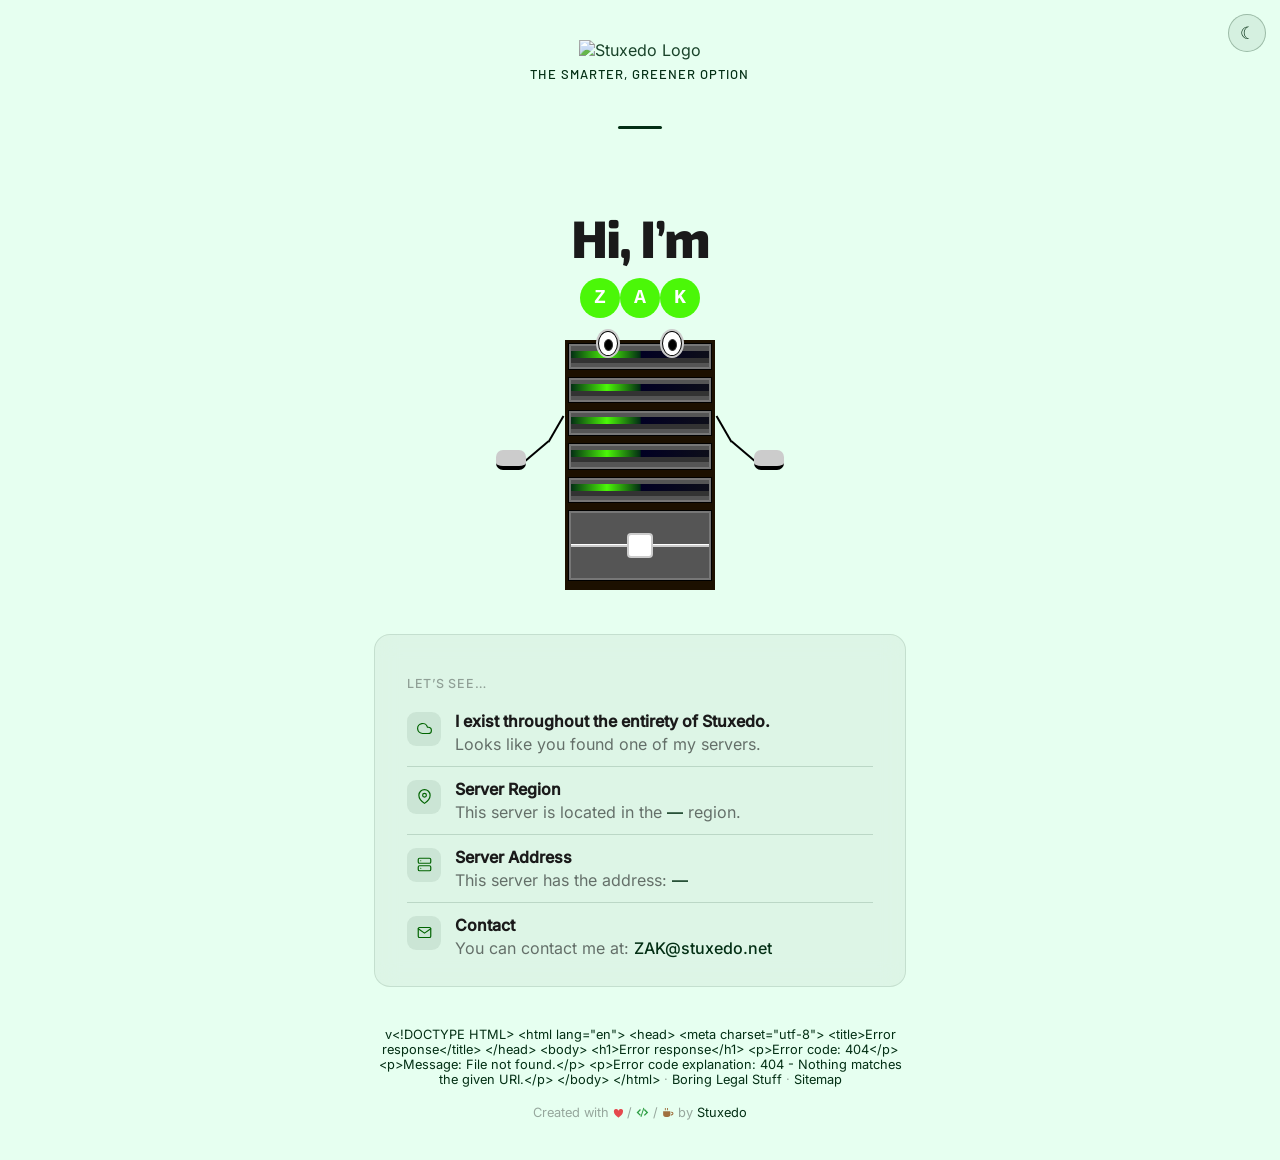
==== commit f9e6e43f: "Release v2.0.0 See CHANGELOG.md for details." ====
--- a/index.html
+++ b/index.html
@@ -17,12 +17,12 @@
             --block-background: #555;
             --block-border: 1px solid #000;
             --block-shadow: 0 0 0 2px rgba(255, 255, 255, 0.2) inset;
-            --block-light-background: linear-gradient(to right, #006400 0%, #00ac00 26%, #006400 50%, #010023 51%, #0d0e19 100%);
+            --block-light-background: linear-gradient(to right, #032f14 0%, #4bf708 26%, #032f14 50%, #010023 51%, #0d0e19 100%);
             --block-light-border: 5px solid;
         }
 
         body {
-            background-color: #e8ffe6;
+            background-color: #e6fff0;
             font-family: 'Inter', sans-serif;
         }
 
@@ -527,7 +527,7 @@
 
         @media (prefers-color-scheme: dark) {
             body {
-                background-color: #051e03;
+                background-color: #031e0d;
             }
 
             body,
@@ -581,7 +581,7 @@
         }
 
         .lf::before {
-            background: var(--cd, #00ac00);
+            background: var(--cd, #4bf708);
         }
 
         /* light mode colours */
@@ -591,7 +591,7 @@
             }
 
             .lf::before {
-                background: var(--cl, #006400);
+                background: var(--cl, #032f14);
             }
         }
 
@@ -711,7 +711,7 @@
 
         /* Class-based overrides (set by JS) */
         body.theme-dark {
-            background-color: #051e03 !important;
+            background-color: #031e0d !important;
             color: #fff !important;
         }
 
@@ -726,7 +726,7 @@
         }
 
         body.theme-light {
-            background-color: #e8ffe6 !important;
+            background-color: #e6fff0 !important;
             color: #333 !important;
         }
 
@@ -743,116 +743,116 @@
 
         /* ── CSS variables ── */
         :root {
-            --bg: #051e03;
+            --bg: #031e0d;
             --bg-card: rgba(255, 255, 255, 0.04);
             --border: rgba(255, 255, 255, 0.07);
-            --accent: #00ac00;
-            --accent-gradient: linear-gradient(90deg, #006400, #00ac00);
-            --accent-dim: rgba(0, 172, 0, 0.13);
-            --accent-bg: rgba(0, 172, 0, 0.12);
-            --accent-bg-hover: rgba(0, 172, 0, 0.18);
-            --accent-border-strong: rgba(0, 172, 0, 0.35);
-            --accent-hover: rgba(0, 172, 0, 0.22);
-            --accent-border-hover: rgba(0, 172, 0, 0.55);
+            --accent: #4bf708;
+            --accent-gradient: linear-gradient(90deg, #4bf708, #4bf708);
+            --accent-dim: rgba(75, 247, 8, 0.13);
+            --accent-bg: rgba(75, 247, 8, 0.12);
+            --accent-bg-hover: rgba(75, 247, 8, 0.18);
+            --accent-border-strong: rgba(75, 247, 8, 0.35);
+            --accent-hover: rgba(75, 247, 8, 0.22);
+            --accent-border-hover: rgba(75, 247, 8, 0.55);
             --text-1: #eef2ee;
             --text-2: rgba(238, 242, 238, 0.55);
             --text-3: rgba(238, 242, 238, 0.35);
         }
 
         body {
-            background-color: #051e03;
+            background-color: #031e0d;
             font-family: 'Inter', sans-serif;
         }
 
         @media (prefers-color-scheme: dark) {
             :root {
-                --bg: #051e03;
+                --bg: #031e0d;
                 --bg-card: rgba(255, 255, 255, 0.04);
                 --border: rgba(255, 255, 255, 0.07);
-                --accent: #00ac00;
-                --accent-gradient: linear-gradient(90deg, #006400, #00ac00);
-                --accent-dim: rgba(0, 172, 0, 0.13);
-                --accent-bg: rgba(0, 172, 0, 0.12);
-                --accent-bg-hover: rgba(0, 172, 0, 0.18);
-                --accent-border-strong: rgba(0, 172, 0, 0.35);
-                --accent-hover: rgba(0, 172, 0, 0.22);
-                --accent-border-hover: rgba(0, 172, 0, 0.55);
+                --accent: #4bf708;
+                --accent-gradient: linear-gradient(90deg, #4bf708, #4bf708);
+                --accent-dim: rgba(75, 247, 8, 0.13);
+                --accent-bg: rgba(75, 247, 8, 0.12);
+                --accent-bg-hover: rgba(75, 247, 8, 0.18);
+                --accent-border-strong: rgba(75, 247, 8, 0.35);
+                --accent-hover: rgba(75, 247, 8, 0.22);
+                --accent-border-hover: rgba(75, 247, 8, 0.55);
                 --text-1: #eef2ee;
                 --text-2: rgba(238, 242, 238, 0.55);
                 --text-3: rgba(238, 242, 238, 0.35);
             }
 
             body {
-                background-color: #051e03;
+                background-color: #031e0d;
                 color: #eef2ee;
             }
         }
 
         @media (prefers-color-scheme: light) {
             :root {
-                --bg: #e8ffe6;
+                --bg: #e6fff0;
                 --bg-card: rgba(0, 0, 0, 0.04);
-                --border: rgba(0, 100, 0, 0.15);
-                --accent: #006400;
-                --accent-gradient: linear-gradient(90deg, #006400, #00ac00);
-                --accent-dim: rgba(0, 100, 0, 0.08);
-                --accent-bg: rgba(0, 100, 0, 0.07);
-                --accent-bg-hover: rgba(0, 100, 0, 0.11);
-                --accent-border-strong: rgba(0, 100, 0, 0.28);
-                --accent-hover: rgba(0, 100, 0, 0.13);
-                --accent-border-hover: rgba(0, 100, 0, 0.45);
+                --border: rgba(3, 47, 20, 0.15);
+                --accent: #032f14;
+                --accent-gradient: linear-gradient(90deg, #032f14, #032f14);
+                --accent-dim: rgba(3, 47, 20, 0.08);
+                --accent-bg: rgba(3, 47, 20, 0.07);
+                --accent-bg-hover: rgba(3, 47, 20, 0.11);
+                --accent-border-strong: rgba(3, 47, 20, 0.28);
+                --accent-hover: rgba(3, 47, 20, 0.13);
+                --accent-border-hover: rgba(3, 47, 20, 0.45);
                 --text-1: #1a1a1a;
                 --text-2: rgba(0, 0, 0, 0.55);
                 --text-3: rgba(0, 0, 0, 0.35);
             }
 
             body {
-                background-color: #e8ffe6;
+                background-color: #e6fff0;
                 color: #1a1a1a;
             }
         }
 
         :root.theme-dark {
-            --bg: #051e03;
+            --bg: #031e0d;
             --bg-card: rgba(255, 255, 255, 0.04);
             --border: rgba(255, 255, 255, 0.07);
-            --accent: #00ac00;
-            --accent-gradient: linear-gradient(90deg, #006400, #00ac00);
-            --accent-dim: rgba(0, 172, 0, 0.13);
-            --accent-bg: rgba(0, 172, 0, 0.12);
-            --accent-bg-hover: rgba(0, 172, 0, 0.18);
-            --accent-border-strong: rgba(0, 172, 0, 0.35);
-            --accent-hover: rgba(0, 172, 0, 0.22);
-            --accent-border-hover: rgba(0, 172, 0, 0.55);
+            --accent: #4bf708;
+            --accent-gradient: linear-gradient(90deg, #4bf708, #4bf708);
+            --accent-dim: rgba(75, 247, 8, 0.13);
+            --accent-bg: rgba(75, 247, 8, 0.12);
+            --accent-bg-hover: rgba(75, 247, 8, 0.18);
+            --accent-border-strong: rgba(75, 247, 8, 0.35);
+            --accent-hover: rgba(75, 247, 8, 0.22);
+            --accent-border-hover: rgba(75, 247, 8, 0.55);
             --text-1: #eef2ee;
             --text-2: rgba(238, 242, 238, 0.55);
             --text-3: rgba(238, 242, 238, 0.35);
         }
 
         :root.theme-light {
-            --bg: #e8ffe6;
+            --bg: #e6fff0;
             --bg-card: rgba(0, 0, 0, 0.04);
-            --border: rgba(0, 100, 0, 0.15);
-            --accent: #006400;
-            --accent-gradient: linear-gradient(90deg, #006400, #00ac00);
-            --accent-dim: rgba(0, 100, 0, 0.08);
-            --accent-bg: rgba(0, 100, 0, 0.07);
-            --accent-bg-hover: rgba(0, 100, 0, 0.11);
-            --accent-border-strong: rgba(0, 100, 0, 0.28);
-            --accent-hover: rgba(0, 100, 0, 0.13);
-            --accent-border-hover: rgba(0, 100, 0, 0.45);
+            --border: rgba(3, 47, 20, 0.15);
+            --accent: #032f14;
+            --accent-gradient: linear-gradient(90deg, #032f14, #032f14);
+            --accent-dim: rgba(3, 47, 20, 0.08);
+            --accent-bg: rgba(3, 47, 20, 0.07);
+            --accent-bg-hover: rgba(3, 47, 20, 0.11);
+            --accent-border-strong: rgba(3, 47, 20, 0.28);
+            --accent-hover: rgba(3, 47, 20, 0.13);
+            --accent-border-hover: rgba(3, 47, 20, 0.45);
             --text-1: #1a1a1a;
             --text-2: rgba(0, 0, 0, 0.55);
             --text-3: rgba(0, 0, 0, 0.35);
         }
 
         :root.theme-dark body {
-            background-color: #051e03 !important;
+            background-color: #031e0d !important;
             color: #eef2ee !important;
         }
 
         :root.theme-light body {
-            background-color: #e8ffe6 !important;
+            background-color: #e6fff0 !important;
             color: #1a1a1a !important;
         }
 
@@ -1106,7 +1106,7 @@
 
         /* ── Ball — always green ── */
         main #wrap .ball {
-            background: #00ac00 !important;
+            background: #4bf708 !important;
             color: #fff !important;
         }
 
@@ -1183,9 +1183,9 @@
         }
 
         :root.theme-light .lf { opacity: var(--op-l, 0.18); }
-        :root.theme-light .lf::before { background: var(--cl, #006400); }
+        :root.theme-light .lf::before { background: var(--cl, #032f14); }
         :root.theme-dark .lf { opacity: var(--op-d, 0.12); }
-        :root.theme-dark .lf::before { background: var(--cd, #00ac00); }
+        :root.theme-dark .lf::before { background: var(--cd, #4bf708); }
     </style>
     <link rel="stylesheet" href="/assets/site-banner.css">
     <link rel="stylesheet" href="/assets/site-brand.css">
@@ -1196,65 +1196,65 @@
 
     <div class="leaves" contenteditable="false" data-mce-bogus="1">
         <span class="lf lf-a"
-            style="left:42%;animation-duration:10.2s;animation-delay:-0.7s;--sz:10px;--op-d:0.09;--op-l:0.2;--cd:#007800;--cl:#00ac00">&#8203;</span>
+            style="left:42%;animation-duration:10.2s;animation-delay:-0.7s;--sz:10px;--op-d:0.09;--op-l:0.2;--cd:#4bf708;--cl:#032f14">&#8203;</span>
         <span class="lf lf-b"
-            style="left:8%;animation-duration:8.7s;animation-delay:-1.3s;--sz:11px;--op-d:0.13;--op-l:0.13;--cd:#00ac00;--cl:#00ac00">&#8203;</span>
+            style="left:8%;animation-duration:8.7s;animation-delay:-1.3s;--sz:11px;--op-d:0.13;--op-l:0.13;--cd:#4bf708;--cl:#032f14">&#8203;</span>
         <span class="lf lf-c"
-            style="left:55%;animation-duration:11.5s;animation-delay:-13.2s;--sz:13px;--op-d:0.16;--op-l:0.2;--cd:#00ac00;--cl:#00ac00">&#8203;</span>
+            style="left:55%;animation-duration:11.5s;animation-delay:-13.2s;--sz:13px;--op-d:0.16;--op-l:0.2;--cd:#4bf708;--cl:#032f14">&#8203;</span>
         <span class="lf lf-a"
-            style="left:75%;animation-duration:14.8s;animation-delay:-8.4s;--sz:10px;--op-d:0.15;--op-l:0.14;--cd:#00c800;--cl:#007a00">&#8203;</span>
+            style="left:75%;animation-duration:14.8s;animation-delay:-8.4s;--sz:10px;--op-d:0.15;--op-l:0.14;--cd:#4bf708;--cl:#032f14">&#8203;</span>
         <span class="lf lf-b"
-            style="left:70%;animation-duration:9.5s;animation-delay:-12.4s;--sz:20px;--op-d:0.1;--op-l:0.2;--cd:#00b400;--cl:#007a00">&#8203;</span>
+            style="left:70%;animation-duration:9.5s;animation-delay:-12.4s;--sz:20px;--op-d:0.1;--op-l:0.2;--cd:#4bf708;--cl:#032f14">&#8203;</span>
         <span class="lf lf-c"
-            style="left:48%;animation-duration:12.7s;animation-delay:-12.6s;--sz:19px;--op-d:0.09;--op-l:0.15;--cd:#00b400;--cl:#00ac00">&#8203;</span>
+            style="left:48%;animation-duration:12.7s;animation-delay:-12.6s;--sz:19px;--op-d:0.09;--op-l:0.15;--cd:#4bf708;--cl:#032f14">&#8203;</span>
         <span class="lf lf-a"
-            style="left:55%;animation-duration:10.7s;animation-delay:-3.1s;--sz:17px;--op-d:0.12;--op-l:0.15;--cd:#009900;--cl:#005c00">&#8203;</span>
+            style="left:55%;animation-duration:10.7s;animation-delay:-3.1s;--sz:17px;--op-d:0.12;--op-l:0.15;--cd:#4bf708;--cl:#032f14">&#8203;</span>
         <span class="lf lf-b"
-            style="left:32%;animation-duration:9.4s;animation-delay:-12.9s;--sz:17px;--op-d:0.19;--op-l:0.22;--cd:#007800;--cl:#00ac00">&#8203;</span>
+            style="left:32%;animation-duration:9.4s;animation-delay:-12.9s;--sz:17px;--op-d:0.19;--op-l:0.22;--cd:#4bf708;--cl:#032f14">&#8203;</span>
         <span class="lf lf-c"
-            style="left:10%;animation-duration:10.3s;animation-delay:-12.3s;--sz:22px;--op-d:0.12;--op-l:0.25;--cd:#00c800;--cl:#006400">&#8203;</span>
+            style="left:10%;animation-duration:10.3s;animation-delay:-12.3s;--sz:22px;--op-d:0.12;--op-l:0.25;--cd:#4bf708;--cl:#032f14">&#8203;</span>
         <span class="lf lf-a"
-            style="left:86%;animation-duration:11.5s;animation-delay:-12.9s;--sz:22px;--op-d:0.19;--op-l:0.16;--cd:#00b400;--cl:#009000">&#8203;</span>
+            style="left:86%;animation-duration:11.5s;animation-delay:-12.9s;--sz:22px;--op-d:0.19;--op-l:0.16;--cd:#4bf708;--cl:#032f14">&#8203;</span>
         <span class="lf lf-b"
-            style="left:77%;animation-duration:13.4s;animation-delay:-7.0s;--sz:11px;--op-d:0.18;--op-l:0.25;--cd:#00c800;--cl:#005c00">&#8203;</span>
+            style="left:77%;animation-duration:13.4s;animation-delay:-7.0s;--sz:11px;--op-d:0.18;--op-l:0.25;--cd:#4bf708;--cl:#032f14">&#8203;</span>
         <span class="lf lf-c"
-            style="left:86%;animation-duration:12.8s;animation-delay:-13.1s;--sz:14px;--op-d:0.16;--op-l:0.26;--cd:#00c800;--cl:#009000">&#8203;</span>
+            style="left:86%;animation-duration:12.8s;animation-delay:-13.1s;--sz:14px;--op-d:0.16;--op-l:0.26;--cd:#4bf708;--cl:#032f14">&#8203;</span>
         <span class="lf lf-a"
-            style="left:92%;animation-duration:12.3s;animation-delay:-8.6s;--sz:10px;--op-d:0.19;--op-l:0.17;--cd:#006400;--cl:#006400">&#8203;</span>
+            style="left:92%;animation-duration:12.3s;animation-delay:-8.6s;--sz:10px;--op-d:0.19;--op-l:0.17;--cd:#4bf708;--cl:#032f14">&#8203;</span>
         <span class="lf lf-b"
-            style="left:64%;animation-duration:13.1s;animation-delay:-13.2s;--sz:12px;--op-d:0.17;--op-l:0.18;--cd:#00c800;--cl:#006400">&#8203;</span>
+            style="left:64%;animation-duration:13.1s;animation-delay:-13.2s;--sz:12px;--op-d:0.17;--op-l:0.18;--cd:#4bf708;--cl:#032f14">&#8203;</span>
         <span class="lf lf-c"
-            style="left:22%;animation-duration:11.4s;animation-delay:-7.7s;--sz:12px;--op-d:0.18;--op-l:0.24;--cd:#007800;--cl:#005c00">&#8203;</span>
+            style="left:22%;animation-duration:11.4s;animation-delay:-7.7s;--sz:12px;--op-d:0.18;--op-l:0.24;--cd:#4bf708;--cl:#032f14">&#8203;</span>
         <span class="lf lf-a"
-            style="left:54%;animation-duration:12.5s;animation-delay:-0.2s;--sz:16px;--op-d:0.19;--op-l:0.14;--cd:#009900;--cl:#007a00">&#8203;</span>
+            style="left:54%;animation-duration:12.5s;animation-delay:-0.2s;--sz:16px;--op-d:0.19;--op-l:0.14;--cd:#4bf708;--cl:#032f14">&#8203;</span>
         <span class="lf lf-b"
-            style="left:30%;animation-duration:7.1s;animation-delay:-4.8s;--sz:19px;--op-d:0.1;--op-l:0.16;--cd:#009900;--cl:#004d00">&#8203;</span>
+            style="left:30%;animation-duration:7.1s;animation-delay:-4.8s;--sz:19px;--op-d:0.1;--op-l:0.16;--cd:#4bf708;--cl:#032f14">&#8203;</span>
         <span class="lf lf-c"
-            style="left:69%;animation-duration:11.5s;animation-delay:-8.8s;--sz:12px;--op-d:0.16;--op-l:0.19;--cd:#006400;--cl:#005c00">&#8203;</span>
+            style="left:69%;animation-duration:11.5s;animation-delay:-8.8s;--sz:12px;--op-d:0.16;--op-l:0.19;--cd:#4bf708;--cl:#032f14">&#8203;</span>
         <span class="lf lf-a"
-            style="left:87%;animation-duration:10.7s;animation-delay:-3.6s;--sz:22px;--op-d:0.19;--op-l:0.22;--cd:#006400;--cl:#004d00">&#8203;</span>
+            style="left:87%;animation-duration:10.7s;animation-delay:-3.6s;--sz:22px;--op-d:0.19;--op-l:0.22;--cd:#4bf708;--cl:#032f14">&#8203;</span>
         <span class="lf lf-b"
-            style="left:51%;animation-duration:7.8s;animation-delay:-8.4s;--sz:20px;--op-d:0.13;--op-l:0.15;--cd:#009900;--cl:#004d00">&#8203;</span>
+            style="left:51%;animation-duration:7.8s;animation-delay:-8.4s;--sz:20px;--op-d:0.13;--op-l:0.15;--cd:#4bf708;--cl:#032f14">&#8203;</span>
         <span class="lf lf-c"
-            style="left:21%;animation-duration:11.8s;animation-delay:-12.5s;--sz:11px;--op-d:0.08;--op-l:0.14;--cd:#00ac00;--cl:#009000">&#8203;</span>
+            style="left:21%;animation-duration:11.8s;animation-delay:-12.5s;--sz:11px;--op-d:0.08;--op-l:0.14;--cd:#4bf708;--cl:#032f14">&#8203;</span>
         <span class="lf lf-a"
-            style="left:79%;animation-duration:14.0s;animation-delay:-13.6s;--sz:19px;--op-d:0.13;--op-l:0.21;--cd:#007800;--cl:#00ac00">&#8203;</span>
+            style="left:79%;animation-duration:14.0s;animation-delay:-13.6s;--sz:19px;--op-d:0.13;--op-l:0.21;--cd:#4bf708;--cl:#032f14">&#8203;</span>
         <span class="lf lf-b"
-            style="left:47%;animation-duration:7.9s;animation-delay:-7.4s;--sz:17px;--op-d:0.2;--op-l:0.19;--cd:#00c800;--cl:#009000">&#8203;</span>
+            style="left:47%;animation-duration:7.9s;animation-delay:-7.4s;--sz:17px;--op-d:0.2;--op-l:0.19;--cd:#4bf708;--cl:#032f14">&#8203;</span>
         <span class="lf lf-c"
-            style="left:11%;animation-duration:13.0s;animation-delay:-12.0s;--sz:21px;--op-d:0.11;--op-l:0.24;--cd:#009900;--cl:#00ac00">&#8203;</span>
+            style="left:11%;animation-duration:13.0s;animation-delay:-12.0s;--sz:21px;--op-d:0.11;--op-l:0.24;--cd:#4bf708;--cl:#032f14">&#8203;</span>
         <span class="lf lf-a"
-            style="left:3%;animation-duration:14.6s;animation-delay:-11.1s;--sz:15px;--op-d:0.1;--op-l:0.2;--cd:#00ac00;--cl:#00ac00">&#8203;</span>
+            style="left:3%;animation-duration:14.6s;animation-delay:-11.1s;--sz:15px;--op-d:0.1;--op-l:0.2;--cd:#4bf708;--cl:#032f14">&#8203;</span>
         <span class="lf lf-b"
-            style="left:39%;animation-duration:13.9s;animation-delay:-0.3s;--sz:21px;--op-d:0.18;--op-l:0.19;--cd:#009900;--cl:#009000">&#8203;</span>
+            style="left:39%;animation-duration:13.9s;animation-delay:-0.3s;--sz:21px;--op-d:0.18;--op-l:0.19;--cd:#4bf708;--cl:#032f14">&#8203;</span>
         <span class="lf lf-c"
-            style="left:29%;animation-duration:13.2s;animation-delay:-6.5s;--sz:15px;--op-d:0.16;--op-l:0.21;--cd:#009900;--cl:#007a00">&#8203;</span>
+            style="left:29%;animation-duration:13.2s;animation-delay:-6.5s;--sz:15px;--op-d:0.16;--op-l:0.21;--cd:#4bf708;--cl:#032f14">&#8203;</span>
         <span class="lf lf-a"
-            style="left:52%;animation-duration:8.8s;animation-delay:-3.6s;--sz:18px;--op-d:0.14;--op-l:0.22;--cd:#00ac00;--cl:#009000">&#8203;</span>
+            style="left:52%;animation-duration:8.8s;animation-delay:-3.6s;--sz:18px;--op-d:0.14;--op-l:0.22;--cd:#4bf708;--cl:#032f14">&#8203;</span>
         <span class="lf lf-b"
-            style="left:61%;animation-duration:12.5s;animation-delay:-10.4s;--sz:15px;--op-d:0.13;--op-l:0.25;--cd:#007800;--cl:#009000">&#8203;</span>
+            style="left:61%;animation-duration:12.5s;animation-delay:-10.4s;--sz:15px;--op-d:0.13;--op-l:0.25;--cd:#4bf708;--cl:#032f14">&#8203;</span>
         <span class="lf lf-c"
-            style="left:11%;animation-duration:8.8s;animation-delay:-10.9s;--sz:13px;--op-d:0.12;--op-l:0.19;--cd:#006400;--cl:#006400">&#8203;</span>
+            style="left:11%;animation-duration:8.8s;animation-delay:-10.9s;--sz:13px;--op-d:0.12;--op-l:0.19;--cd:#4bf708;--cl:#032f14">&#8203;</span>
     </div>
 
     <main>
--- a/assets/site-brand.css
+++ b/assets/site-brand.css
@@ -6,8 +6,8 @@
 .site-banners {
     --banner-page-bg: var(--bg);
     --banner-text: var(--text-1);
-    --banner-site: #4cd94c;
-    --banner-site-light: #0b6b0b;
+    --banner-site: #4bf708;
+    --banner-site-light: #032f14;
 }
 
 /* Fixed mode pads <body> by the banner's height; keep that inside full-height layouts. */
@@ -126,6 +126,10 @@
 .created-with .cw-love { color: #e5484d; }
 .created-with .cw-code { color: #2f9e44; }
 .created-with .cw-coffee { color: #a0703f; }
+/* Optical sizing: the solid heart fills its box, so it is scaled down to match the thin code strokes and the mug */
+.created-with .cw-love { font-size: 0.85em; }
+.created-with .cw-code { font-size: 1em; }
+.created-with .cw-coffee { font-size: 0.95em; }
 
 .cw-sr {
     position: absolute;
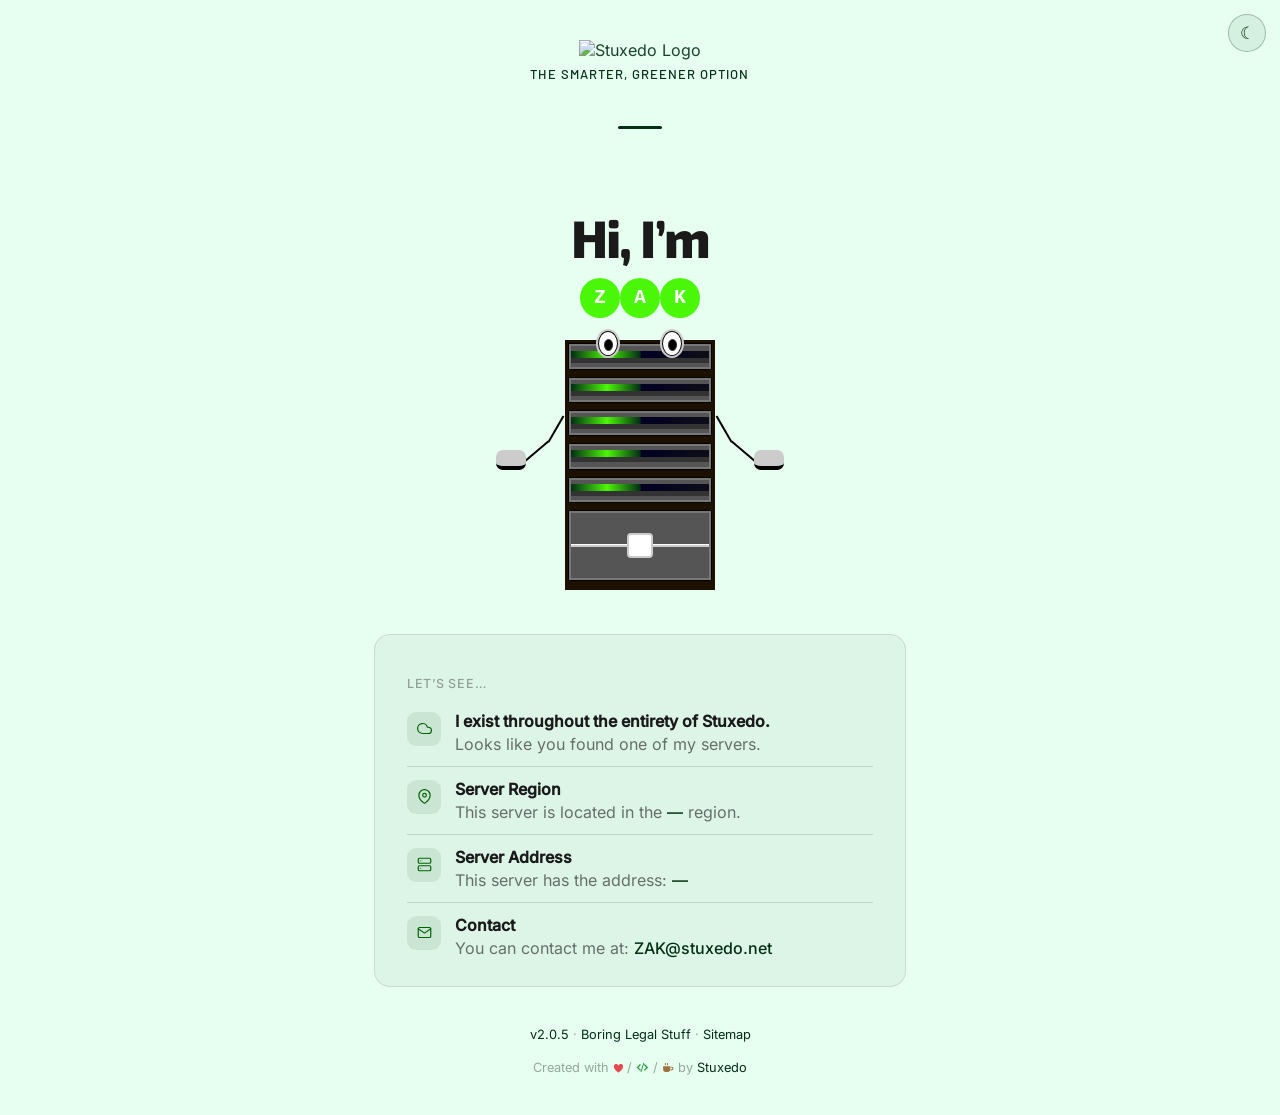
==== commit 070ff2f6: "Release v2.0.5 See CHANGELOG.md for details." ====
--- a/index.html
+++ b/index.html
@@ -6,7 +6,8 @@
     <meta name="viewport" content="width=device-width, initial-scale=1.0">
     <meta name="description" content="A Stuxedo Instance">
     <title>A Stuxedo Instance</title>
-    <link rel="icon" type="image/png" href="https://global.media.stuxedo.com/icon.png">
+    <link rel="icon" type="image/png" href="https://global.media.stuxedo.com/icon-dark.png" media="(prefers-color-scheme: light)">
+    <link rel="icon" type="image/png" href="https://global.media.stuxedo.com/icon-light.png" media="(prefers-color-scheme: dark)">
     <link rel="stylesheet" href="assets/fonts/fonts.css">
     <style>
         * {
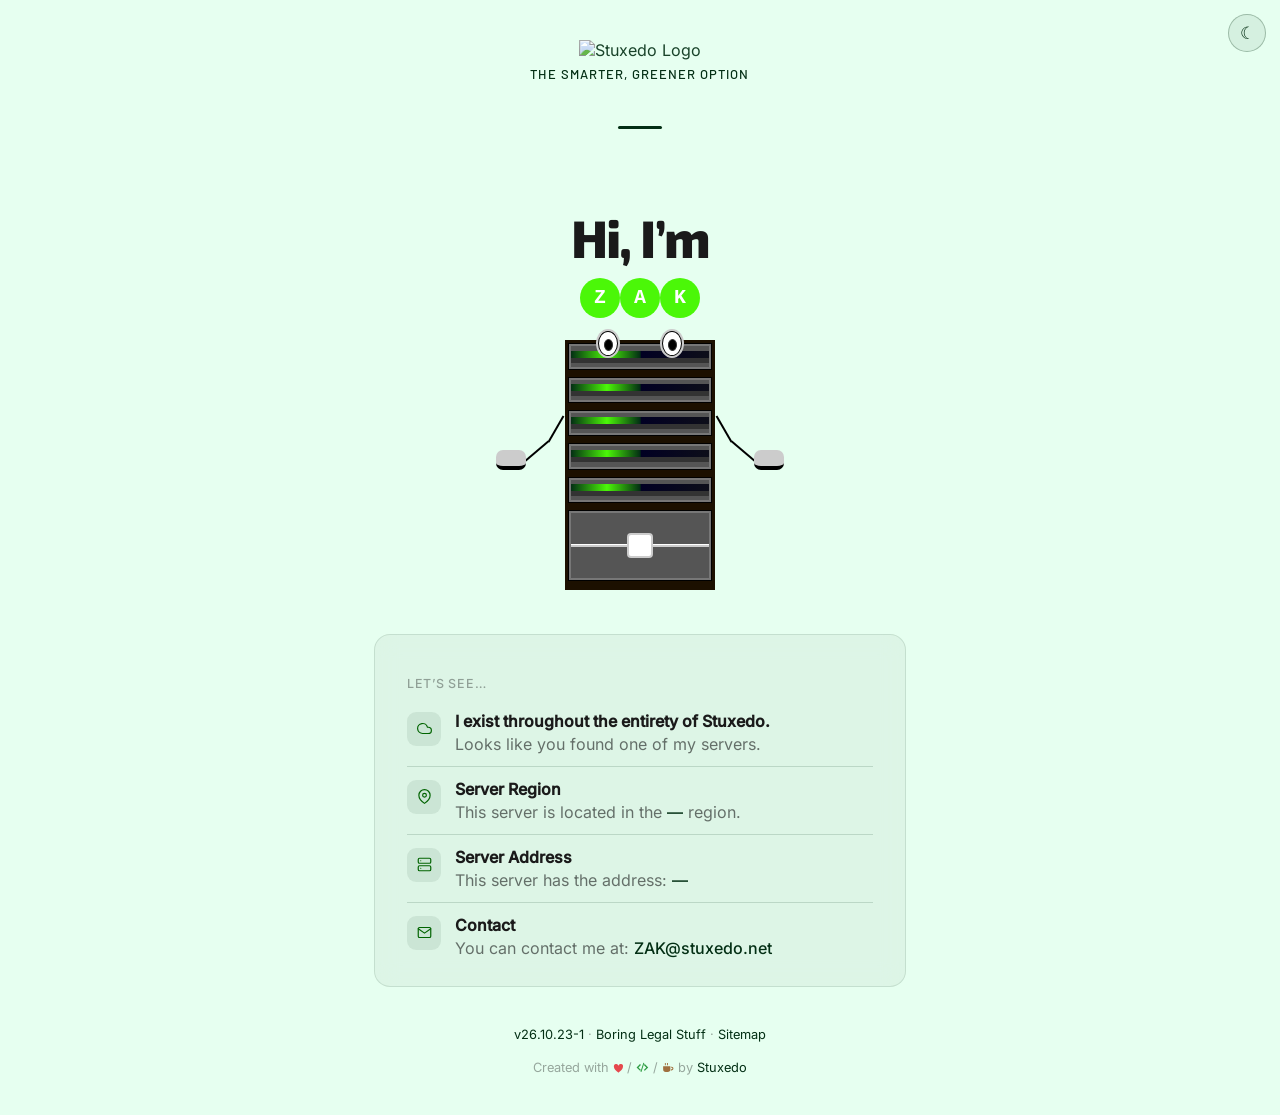
==== commit 40156518: "Release v26.10.23-1 See CHANGELOG.md for details." ====
--- a/index.html
+++ b/index.html
@@ -6,6 +6,11 @@
     <meta name="viewport" content="width=device-width, initial-scale=1.0">
     <meta name="description" content="A Stuxedo Instance">
     <title>A Stuxedo Instance</title>
+    <link rel="icon" href="/favicon.ico" sizes="48x48">
+    <link rel="icon" type="image/png" sizes="512x512" href="/icon-512.png">
+    <link rel="apple-touch-icon" href="/apple-touch-icon.png">
+    <link rel="manifest" href="/site.webmanifest">
+    <script id="discord:component-embed" type="application/json">{"component":{"type":17,"accent_color":4978440,"components":[{"type":9,"components":[{"type":10,"content":"-# [Stuxedo](https://stuxedo.com)\n## [A Stuxedo Instance](https://instancepage.stuxedo.net/)\nOne of Stuxedo's servers. This page shows the server's region and address, and who to contact about it."}],"accessory":{"type":11,"media":{"url":"https://instancepage.stuxedo.net/icon-512.png"}}},{"type":1,"components":[{"type":2,"style":5,"label":"Stuxedo","url":"https://stuxedo.com"},{"type":2,"style":5,"label":"Changelog","url":"https://instancepage.stuxedo.net/changelog"}]}]}}</script>
     <link rel="icon" type="image/png" href="https://global.media.stuxedo.com/icon-dark.png" media="(prefers-color-scheme: light)">
     <link rel="icon" type="image/png" href="https://global.media.stuxedo.com/icon-light.png" media="(prefers-color-scheme: dark)">
     <link rel="stylesheet" href="assets/fonts/fonts.css">
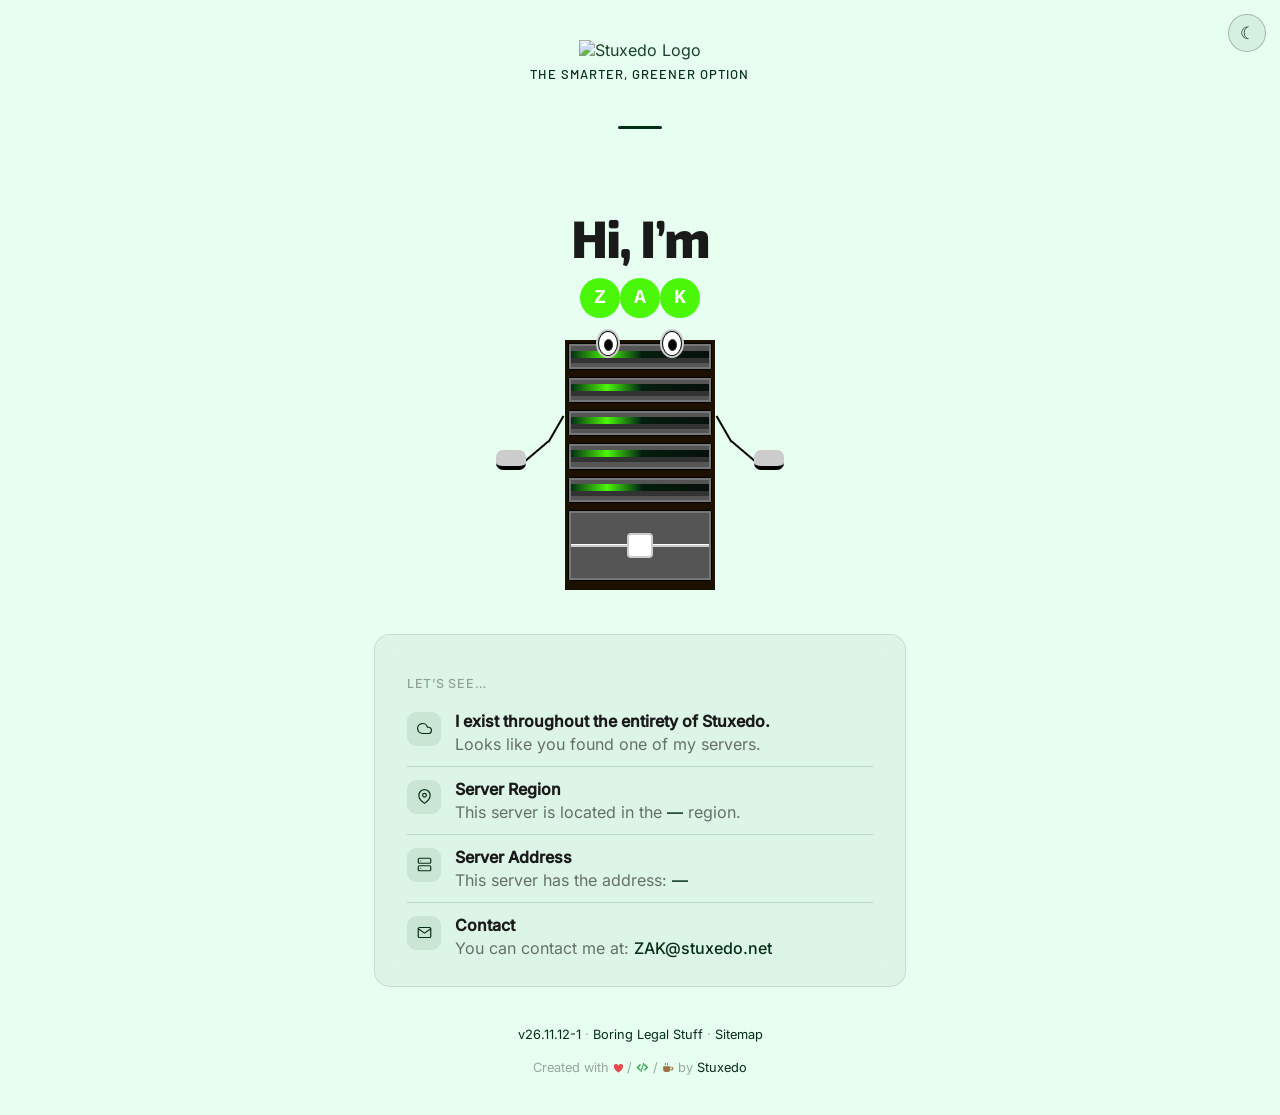
==== commit b30ed378: "Release v26.11.12-1 See CHANGELOG.md for details." ====
--- a/index.html
+++ b/index.html
@@ -23,7 +23,7 @@
             --block-background: #555;
             --block-border: 1px solid #000;
             --block-shadow: 0 0 0 2px rgba(255, 255, 255, 0.2) inset;
-            --block-light-background: linear-gradient(to right, #032f14 0%, #4bf708 26%, #032f14 50%, #010023 51%, #0d0e19 100%);
+            --block-light-background: linear-gradient(to right, #032f14 0%, #4bf708 26%, #032f14 50%, #031e0d 51%, #08100b 100%);
             --block-light-border: 5px solid;
         }
 
@@ -1001,7 +1001,7 @@
             display: block;
             width: 15px;
             height: 15px;
-            background-image: url("data:image/svg+xml,%3Csvg%20xmlns='http://www.w3.org/2000/svg'%20viewBox='0%200%2024%2024'%20fill='none'%20stroke='%2300ac00'%20stroke-width='1.9'%20stroke-linecap='round'%20stroke-linejoin='round'%3E%3Cpath%20d='M18%2010h-1.26A8%208%200%201%200%209%2020h9a5%205%200%200%200%200-10z'/%3E%3C/svg%3E");
+            background-image: url("data:image/svg+xml,%3Csvg%20xmlns='http://www.w3.org/2000/svg'%20viewBox='0%200%2024%2024'%20fill='none'%20stroke='%234bf708'%20stroke-width='1.9'%20stroke-linecap='round'%20stroke-linejoin='round'%3E%3Cpath%20d='M18%2010h-1.26A8%208%200%201%200%209%2020h9a5%205%200%200%200%200-10z'/%3E%3C/svg%3E");
             background-repeat: no-repeat;
             background-size: contain;
             background-position: center;
@@ -1012,7 +1012,7 @@
             display: block;
             width: 15px;
             height: 15px;
-            background-image: url("data:image/svg+xml,%3Csvg%20xmlns='http://www.w3.org/2000/svg'%20viewBox='0%200%2024%2024'%20fill='none'%20stroke='%2300ac00'%20stroke-width='1.9'%20stroke-linecap='round'%20stroke-linejoin='round'%3E%3Cpath%20d='M21%2010c0%207-9%2013-9%2013s-9-6-9-13a9%209%200%200%201%2018%200z'/%3E%3Ccircle%20cx='12'%20cy='10'%20r='3'/%3E%3C/svg%3E");
+            background-image: url("data:image/svg+xml,%3Csvg%20xmlns='http://www.w3.org/2000/svg'%20viewBox='0%200%2024%2024'%20fill='none'%20stroke='%234bf708'%20stroke-width='1.9'%20stroke-linecap='round'%20stroke-linejoin='round'%3E%3Cpath%20d='M21%2010c0%207-9%2013-9%2013s-9-6-9-13a9%209%200%200%201%2018%200z'/%3E%3Ccircle%20cx='12'%20cy='10'%20r='3'/%3E%3C/svg%3E");
             background-repeat: no-repeat;
             background-size: contain;
             background-position: center;
@@ -1023,7 +1023,7 @@
             display: block;
             width: 15px;
             height: 15px;
-            background-image: url("data:image/svg+xml,%3Csvg%20xmlns='http://www.w3.org/2000/svg'%20viewBox='0%200%2024%2024'%20fill='none'%20stroke='%2300ac00'%20stroke-width='1.9'%20stroke-linecap='round'%20stroke-linejoin='round'%3E%3Crect%20x='2'%20y='2'%20width='20'%20height='8'%20rx='2'/%3E%3Crect%20x='2'%20y='14'%20width='20'%20height='8'%20rx='2'/%3E%3Cline%20x1='6'%20y1='6'%20x2='6.01'%20y2='6'/%3E%3Cline%20x1='6'%20y1='18'%20x2='6.01'%20y2='18'/%3E%3C/svg%3E");
+            background-image: url("data:image/svg+xml,%3Csvg%20xmlns='http://www.w3.org/2000/svg'%20viewBox='0%200%2024%2024'%20fill='none'%20stroke='%234bf708'%20stroke-width='1.9'%20stroke-linecap='round'%20stroke-linejoin='round'%3E%3Crect%20x='2'%20y='2'%20width='20'%20height='8'%20rx='2'/%3E%3Crect%20x='2'%20y='14'%20width='20'%20height='8'%20rx='2'/%3E%3Cline%20x1='6'%20y1='6'%20x2='6.01'%20y2='6'/%3E%3Cline%20x1='6'%20y1='18'%20x2='6.01'%20y2='18'/%3E%3C/svg%3E");
             background-repeat: no-repeat;
             background-size: contain;
             background-position: center;
@@ -1034,7 +1034,7 @@
             display: block;
             width: 15px;
             height: 15px;
-            background-image: url("data:image/svg+xml,%3Csvg%20xmlns='http://www.w3.org/2000/svg'%20viewBox='0%200%2024%2024'%20fill='none'%20stroke='%2300ac00'%20stroke-width='1.9'%20stroke-linecap='round'%20stroke-linejoin='round'%3E%3Cpath%20d='M4%204h16c1.1%200%202%20.9%202%202v12c0%201.1-.9%202-2%202H4c-1.1%200-2-.9-2-2V6c0-1.1.9-2%202-2z'/%3E%3Cpolyline%20points='22,6%2012,13%202,6'/%3E%3C/svg%3E");
+            background-image: url("data:image/svg+xml,%3Csvg%20xmlns='http://www.w3.org/2000/svg'%20viewBox='0%200%2024%2024'%20fill='none'%20stroke='%234bf708'%20stroke-width='1.9'%20stroke-linecap='round'%20stroke-linejoin='round'%3E%3Cpath%20d='M4%204h16c1.1%200%202%20.9%202%202v12c0%201.1-.9%202-2%202H4c-1.1%200-2-.9-2-2V6c0-1.1.9-2%202-2z'/%3E%3Cpolyline%20points='22,6%2012,13%202,6'/%3E%3C/svg%3E");
             background-repeat: no-repeat;
             background-size: contain;
             background-position: center;
@@ -1046,7 +1046,7 @@
                 display: block;
                 width: 15px;
                 height: 15px;
-                background-image: url("data:image/svg+xml,%3Csvg%20xmlns='http://www.w3.org/2000/svg'%20viewBox='0%200%2024%2024'%20fill='none'%20stroke='%23006400'%20stroke-width='1.9'%20stroke-linecap='round'%20stroke-linejoin='round'%3E%3Cpath%20d='M18%2010h-1.26A8%208%200%201%200%209%2020h9a5%205%200%200%200%200-10z'/%3E%3C/svg%3E");
+                background-image: url("data:image/svg+xml,%3Csvg%20xmlns='http://www.w3.org/2000/svg'%20viewBox='0%200%2024%2024'%20fill='none'%20stroke='%23032f14'%20stroke-width='1.9'%20stroke-linecap='round'%20stroke-linejoin='round'%3E%3Cpath%20d='M18%2010h-1.26A8%208%200%201%200%209%2020h9a5%205%200%200%200%200-10z'/%3E%3C/svg%3E");
                 background-repeat: no-repeat;
                 background-size: contain;
                 background-position: center;
@@ -1057,7 +1057,7 @@
                 display: block;
                 width: 15px;
                 height: 15px;
-                background-image: url("data:image/svg+xml,%3Csvg%20xmlns='http://www.w3.org/2000/svg'%20viewBox='0%200%2024%2024'%20fill='none'%20stroke='%23006400'%20stroke-width='1.9'%20stroke-linecap='round'%20stroke-linejoin='round'%3E%3Cpath%20d='M21%2010c0%207-9%2013-9%2013s-9-6-9-13a9%209%200%200%201%2018%200z'/%3E%3Ccircle%20cx='12'%20cy='10'%20r='3'/%3E%3C/svg%3E");
+                background-image: url("data:image/svg+xml,%3Csvg%20xmlns='http://www.w3.org/2000/svg'%20viewBox='0%200%2024%2024'%20fill='none'%20stroke='%23032f14'%20stroke-width='1.9'%20stroke-linecap='round'%20stroke-linejoin='round'%3E%3Cpath%20d='M21%2010c0%207-9%2013-9%2013s-9-6-9-13a9%209%200%200%201%2018%200z'/%3E%3Ccircle%20cx='12'%20cy='10'%20r='3'/%3E%3C/svg%3E");
                 background-repeat: no-repeat;
                 background-size: contain;
                 background-position: center;
@@ -1068,7 +1068,7 @@
                 display: block;
                 width: 15px;
                 height: 15px;
-                background-image: url("data:image/svg+xml,%3Csvg%20xmlns='http://www.w3.org/2000/svg'%20viewBox='0%200%2024%2024'%20fill='none'%20stroke='%23006400'%20stroke-width='1.9'%20stroke-linecap='round'%20stroke-linejoin='round'%3E%3Crect%20x='2'%20y='2'%20width='20'%20height='8'%20rx='2'/%3E%3Crect%20x='2'%20y='14'%20width='20'%20height='8'%20rx='2'/%3E%3Cline%20x1='6'%20y1='6'%20x2='6.01'%20y2='6'/%3E%3Cline%20x1='6'%20y1='18'%20x2='6.01'%20y2='18'/%3E%3C/svg%3E");
+                background-image: url("data:image/svg+xml,%3Csvg%20xmlns='http://www.w3.org/2000/svg'%20viewBox='0%200%2024%2024'%20fill='none'%20stroke='%23032f14'%20stroke-width='1.9'%20stroke-linecap='round'%20stroke-linejoin='round'%3E%3Crect%20x='2'%20y='2'%20width='20'%20height='8'%20rx='2'/%3E%3Crect%20x='2'%20y='14'%20width='20'%20height='8'%20rx='2'/%3E%3Cline%20x1='6'%20y1='6'%20x2='6.01'%20y2='6'/%3E%3Cline%20x1='6'%20y1='18'%20x2='6.01'%20y2='18'/%3E%3C/svg%3E");
                 background-repeat: no-repeat;
                 background-size: contain;
                 background-position: center;
@@ -1079,7 +1079,7 @@
                 display: block;
                 width: 15px;
                 height: 15px;
-                background-image: url("data:image/svg+xml,%3Csvg%20xmlns='http://www.w3.org/2000/svg'%20viewBox='0%200%2024%2024'%20fill='none'%20stroke='%23006400'%20stroke-width='1.9'%20stroke-linecap='round'%20stroke-linejoin='round'%3E%3Cpath%20d='M4%204h16c1.1%200%202%20.9%202%202v12c0%201.1-.9%202-2%202H4c-1.1%200-2-.9-2-2V6c0-1.1.9-2%202-2z'/%3E%3Cpolyline%20points='22,6%2012,13%202,6'/%3E%3C/svg%3E");
+                background-image: url("data:image/svg+xml,%3Csvg%20xmlns='http://www.w3.org/2000/svg'%20viewBox='0%200%2024%2024'%20fill='none'%20stroke='%23032f14'%20stroke-width='1.9'%20stroke-linecap='round'%20stroke-linejoin='round'%3E%3Cpath%20d='M4%204h16c1.1%200%202%20.9%202%202v12c0%201.1-.9%202-2%202H4c-1.1%200-2-.9-2-2V6c0-1.1.9-2%202-2z'/%3E%3Cpolyline%20points='22,6%2012,13%202,6'/%3E%3C/svg%3E");
                 background-repeat: no-repeat;
                 background-size: contain;
                 background-position: center;
@@ -1087,19 +1087,19 @@
         }
 
         :root.theme-light .icon-cloud::before {
-            background-image: url("data:image/svg+xml,%3Csvg%20xmlns='http://www.w3.org/2000/svg'%20viewBox='0%200%2024%2024'%20fill='none'%20stroke='%23006400'%20stroke-width='1.9'%20stroke-linecap='round'%20stroke-linejoin='round'%3E%3Cpath%20d='M18%2010h-1.26A8%208%200%201%200%209%2020h9a5%205%200%200%200%200-10z'/%3E%3C/svg%3E");
+            background-image: url("data:image/svg+xml,%3Csvg%20xmlns='http://www.w3.org/2000/svg'%20viewBox='0%200%2024%2024'%20fill='none'%20stroke='%23032f14'%20stroke-width='1.9'%20stroke-linecap='round'%20stroke-linejoin='round'%3E%3Cpath%20d='M18%2010h-1.26A8%208%200%201%200%209%2020h9a5%205%200%200%200%200-10z'/%3E%3C/svg%3E");
         }
 
         :root.theme-light .icon-location::before {
-            background-image: url("data:image/svg+xml,%3Csvg%20xmlns='http://www.w3.org/2000/svg'%20viewBox='0%200%2024%2024'%20fill='none'%20stroke='%23006400'%20stroke-width='1.9'%20stroke-linecap='round'%20stroke-linejoin='round'%3E%3Cpath%20d='M21%2010c0%207-9%2013-9%2013s-9-6-9-13a9%209%200%200%201%2018%200z'/%3E%3Ccircle%20cx='12'%20cy='10'%20r='3'/%3E%3C/svg%3E");
+            background-image: url("data:image/svg+xml,%3Csvg%20xmlns='http://www.w3.org/2000/svg'%20viewBox='0%200%2024%2024'%20fill='none'%20stroke='%23032f14'%20stroke-width='1.9'%20stroke-linecap='round'%20stroke-linejoin='round'%3E%3Cpath%20d='M21%2010c0%207-9%2013-9%2013s-9-6-9-13a9%209%200%200%201%2018%200z'/%3E%3Ccircle%20cx='12'%20cy='10'%20r='3'/%3E%3C/svg%3E");
         }
 
         :root.theme-light .icon-server2::before {
-            background-image: url("data:image/svg+xml,%3Csvg%20xmlns='http://www.w3.org/2000/svg'%20viewBox='0%200%2024%2024'%20fill='none'%20stroke='%23006400'%20stroke-width='1.9'%20stroke-linecap='round'%20stroke-linejoin='round'%3E%3Crect%20x='2'%20y='2'%20width='20'%20height='8'%20rx='2'/%3E%3Crect%20x='2'%20y='14'%20width='20'%20height='8'%20rx='2'/%3E%3Cline%20x1='6'%20y1='6'%20x2='6.01'%20y2='6'/%3E%3Cline%20x1='6'%20y1='18'%20x2='6.01'%20y2='18'/%3E%3C/svg%3E");
+            background-image: url("data:image/svg+xml,%3Csvg%20xmlns='http://www.w3.org/2000/svg'%20viewBox='0%200%2024%2024'%20fill='none'%20stroke='%23032f14'%20stroke-width='1.9'%20stroke-linecap='round'%20stroke-linejoin='round'%3E%3Crect%20x='2'%20y='2'%20width='20'%20height='8'%20rx='2'/%3E%3Crect%20x='2'%20y='14'%20width='20'%20height='8'%20rx='2'/%3E%3Cline%20x1='6'%20y1='6'%20x2='6.01'%20y2='6'/%3E%3Cline%20x1='6'%20y1='18'%20x2='6.01'%20y2='18'/%3E%3C/svg%3E");
         }
 
         :root.theme-light .icon-mail::before {
-            background-image: url("data:image/svg+xml,%3Csvg%20xmlns='http://www.w3.org/2000/svg'%20viewBox='0%200%2024%2024'%20fill='none'%20stroke='%23006400'%20stroke-width='1.9'%20stroke-linecap='round'%20stroke-linejoin='round'%3E%3Cpath%20d='M4%204h16c1.1%200%202%20.9%202%202v12c0%201.1-.9%202-2%202H4c-1.1%200-2-.9-2-2V6c0-1.1.9-2%202-2z'/%3E%3Cpolyline%20points='22,6%2012,13%202,6'/%3E%3C/svg%3E");
+            background-image: url("data:image/svg+xml,%3Csvg%20xmlns='http://www.w3.org/2000/svg'%20viewBox='0%200%2024%2024'%20fill='none'%20stroke='%23032f14'%20stroke-width='1.9'%20stroke-linecap='round'%20stroke-linejoin='round'%3E%3Cpath%20d='M4%204h16c1.1%200%202%20.9%202%202v12c0%201.1-.9%202-2%202H4c-1.1%200-2-.9-2-2V6c0-1.1.9-2%202-2z'/%3E%3Cpolyline%20points='22,6%2012,13%202,6'/%3E%3C/svg%3E");
         }
 
         /* ── Badge ── */
